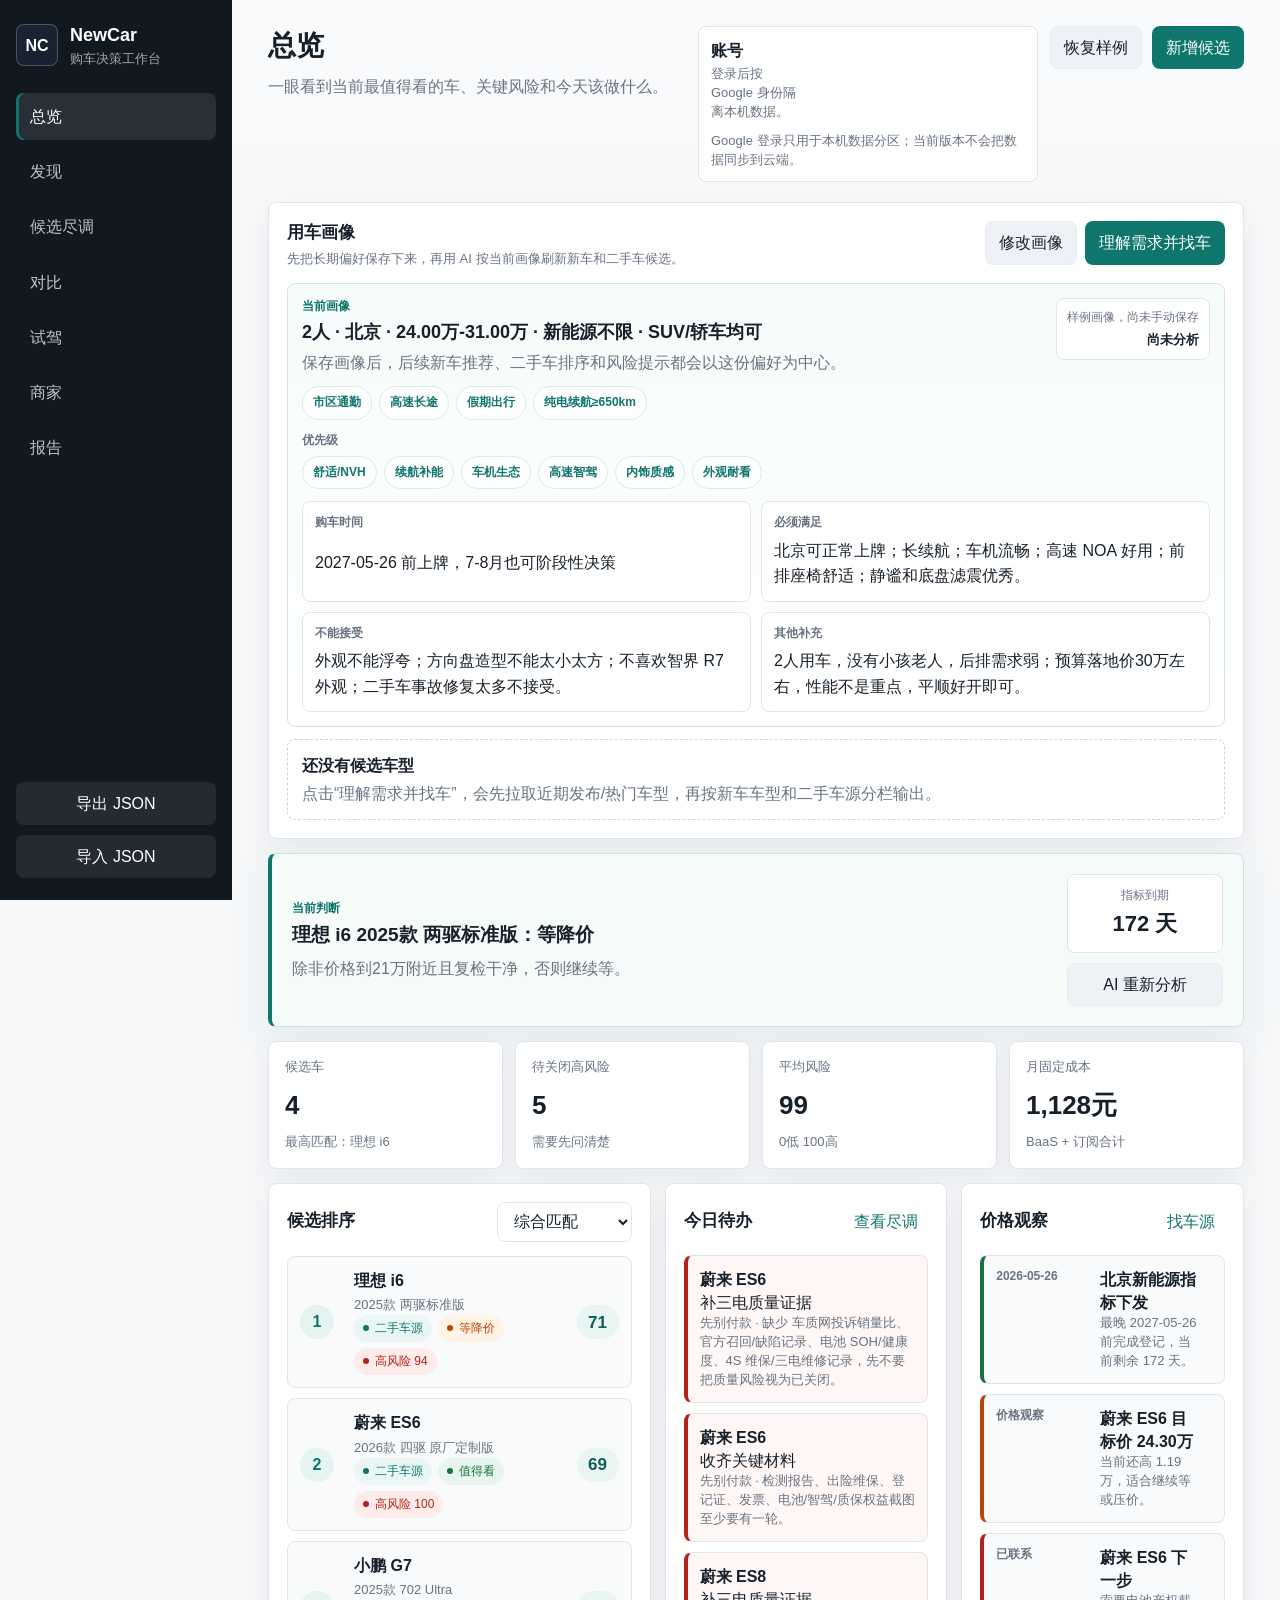
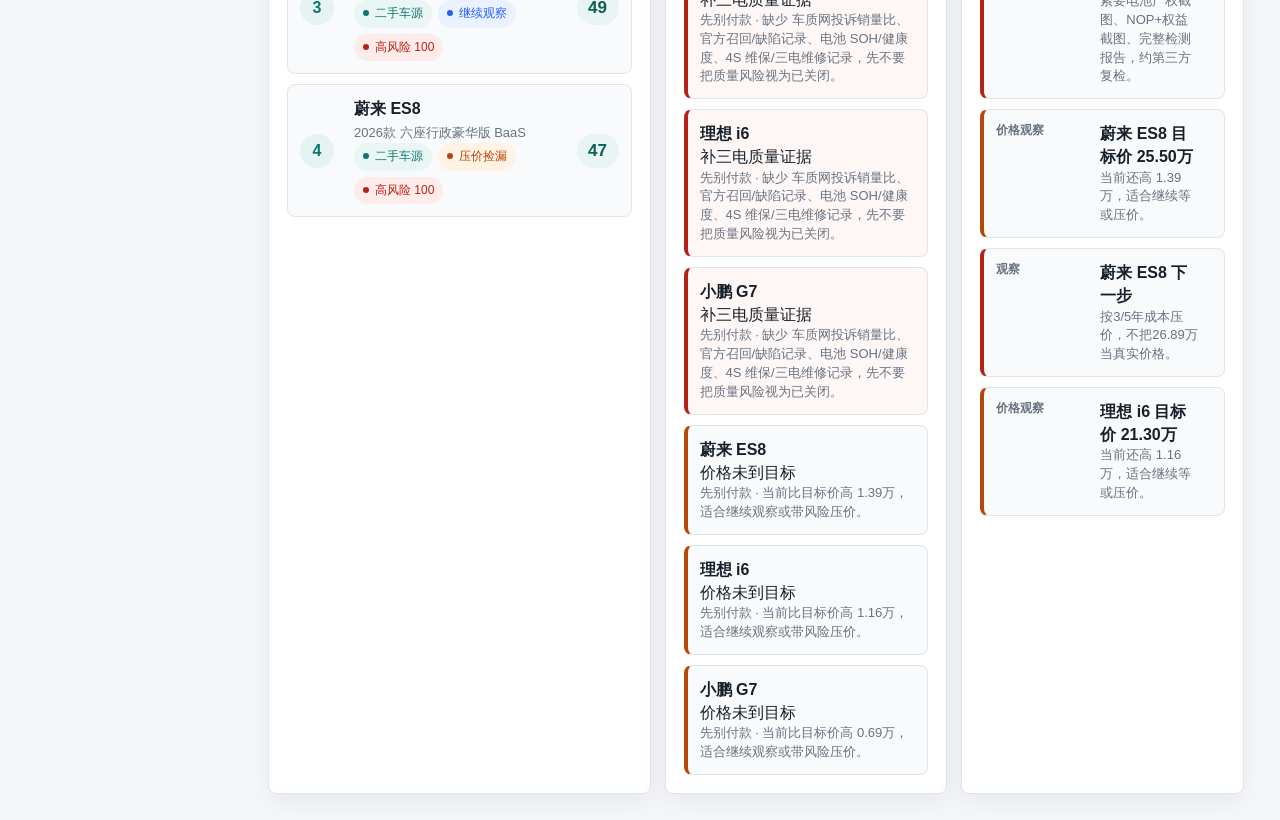
==== index.html @ ac8978b9 "Implement V1.3 buying workbench flows" ====
<!doctype html>
<html lang="zh-CN">
  <head>
    <meta charset="utf-8">
    <meta name="viewport" content="width=device-width, initial-scale=1, viewport-fit=cover">
    <meta name="theme-color" content="#101820">
    <meta name="apple-mobile-web-app-capable" content="yes">
    <meta name="apple-mobile-web-app-title" content="NewCar">
    <meta name="mobile-web-app-capable" content="yes">
    <meta name="format-detection" content="telephone=no">
    <title>NewCar 购车工作台</title>
    <link rel="stylesheet" href="./styles.css?v=20260605-v19-project-qa">
    <script src="./auth-config.js"></script>
    <script src="https://accounts.google.com/gsi/client" async defer></script>
  </head>
  <body data-view="dashboard">
    <div class="app-shell">
      <aside class="sidebar">
        <div class="brand-block">
          <div class="mark">NC</div>
          <div>
            <div class="brand-title">NewCar</div>
            <div class="brand-subtitle">购车决策工作台</div>
          </div>
        </div>
        <nav class="nav-list" aria-label="主导航">
          <button class="nav-button active" data-view="dashboard" data-mobile-label="总览" type="button">总览</button>
          <button class="nav-button" data-view="discover" data-mobile-label="发现" type="button">发现</button>
          <button class="nav-button" data-view="garage" data-mobile-label="尽调" type="button">候选尽调</button>
          <button class="nav-button" data-view="compare" data-mobile-label="对比" type="button">对比</button>
          <button class="nav-button" data-view="drives" data-mobile-label="试驾" type="button">试驾</button>
          <button class="nav-button" data-view="sellers" data-mobile-label="商家" type="button">商家</button>
          <button class="nav-button" data-view="report" data-mobile-label="更多" type="button">报告</button>
        </nav>
        <div class="side-footer">
          <button class="ghost-button" id="exportData" type="button">导出 JSON</button>
          <label class="ghost-button file-button">
            导入 JSON
            <input id="importData" type="file" accept="application/json">
          </label>
        </div>
      </aside>

      <main class="main">
        <header class="topbar">
          <div class="topbar-copy">
            <h1 id="viewTitle">总览</h1>
            <p id="viewSubtitle">围绕真实成本、i6 体感标尺、信息墙和二手新能源风险做决策。</p>
          </div>
          <div class="topbar-right">
            <section class="auth-card" aria-label="账号">
              <div id="authSignedOut" class="auth-signed-out">
                <div>
                  <strong>账号</strong>
                  <p class="muted">登录后按 Google 身份隔离本机数据。</p>
                </div>
                <div id="googleSignInButton" class="google-button"></div>
                <div id="authSetupNotice" class="auth-setup muted"></div>
              </div>
              <div id="authSignedIn" class="auth-signed-in" hidden>
                <img id="authAvatar" alt="">
                <div>
                  <strong id="authName">已登录</strong>
                  <p id="authEmail" class="muted"></p>
                  <p id="authScope" class="muted"></p>
                </div>
                <button class="secondary-button" id="signOut" type="button">退出</button>
              </div>
            </section>
            <div class="topbar-actions">
              <button class="secondary-button" id="resetSeed" type="button">恢复样例</button>
              <button class="primary-button" id="addCar" type="button">新增候选</button>
            </div>
          </div>
        </header>

        <section class="view active" id="dashboardView">
          <section class="panel requirement-panel" id="requirementPanel">
            <div class="panel-head requirement-head">
              <div>
                <h2>用车画像</h2>
                <span class="muted">先把长期偏好保存下来，再用 AI 按当前画像刷新新车和二手车候选。</span>
              </div>
              <div class="requirement-actions">
                <button class="secondary-button" id="editRequirement" type="button">修改画像</button>
                <button class="secondary-button" id="cancelRequirementEdit" type="button" hidden>取消</button>
                <button class="secondary-button" id="saveRequirement" type="button" hidden>保存画像</button>
                <button class="primary-button" id="analyzeRequirement" form="requirementForm" type="submit">理解需求并找车</button>
              </div>
            </div>
            <div id="requirementPreview" class="requirement-preview"></div>
            <form id="requirementForm" class="requirement-form">
              <div class="requirement-field compact">
                <label for="reqPeople">一般几人乘坐</label>
                <select id="reqPeople" class="input">
                  <option value="1">1人</option>
                  <option value="2">2人</option>
                  <option value="3-4">3-4人</option>
                  <option value="5+">5人以上</option>
                </select>
              </div>
              <div class="requirement-field">
                <span>用车场景</span>
                <div class="choice-grid">
                  <label><input name="reqScene" type="checkbox" value="city">市区通勤</label>
                  <label><input name="reqScene" type="checkbox" value="highway">高速长途</label>
                  <label><input name="reqScene" type="checkbox" value="holiday">假期出行</label>
                  <label><input name="reqScene" type="checkbox" value="parking">北京停车</label>
                </div>
              </div>
              <div class="requirement-field budget-pair">
                <label>预算下限/万<input id="reqBudgetMin" class="input" type="number" step="0.1"></label>
                <label>预算上限/万<input id="reqBudgetMax" class="input" type="number" step="0.1"></label>
              </div>
              <div class="requirement-field compact">
                <label for="reqEnergy">能源偏好</label>
                <select id="reqEnergy" class="input">
                  <option value="all">纯电/增程/插混都看</option>
                  <option value="ev">只看纯电</option>
                  <option value="hybrid">增程/插混优先</option>
                </select>
              </div>
              <div class="requirement-field compact">
                <label for="reqRange">纯电续航底线/km</label>
                <input id="reqRange" class="input" type="number" step="10">
              </div>
              <div class="requirement-field compact">
                <label for="reqBody">车身偏好</label>
                <select id="reqBody" class="input">
                  <option value="suv_sedan">SUV/轿车均可</option>
                  <option value="suv">优先 SUV</option>
                  <option value="sedan">优先轿车/旅行</option>
                  <option value="compact">优先好停车</option>
                  <option value="no_mpv">不看 MPV</option>
                </select>
              </div>
              <div class="requirement-field priorities">
                <span>优先级</span>
                <div class="choice-grid">
                  <label><input name="reqPriority" type="checkbox" value="comfort">舒适/NVH</label>
                  <label><input name="reqPriority" type="checkbox" value="range">续航补能</label>
                  <label><input name="reqPriority" type="checkbox" value="cockpit">车机生态</label>
                  <label><input name="reqPriority" type="checkbox" value="adas">高速智驾</label>
                  <label><input name="reqPriority" type="checkbox" value="interior">内饰质感</label>
                  <label><input name="reqPriority" type="checkbox" value="appearance">外观耐看</label>
                </div>
              </div>
              <label class="requirement-field wide">
                购车时间
                <input id="reqTiming" class="input" placeholder="例如：7-8月可买，最晚2027-05-26前上牌">
              </label>
              <label class="requirement-field wide">
                必须满足
                <textarea id="reqMustHaves" class="input" rows="3" placeholder="例如：北京可上牌、长续航、高速NOA、前排舒适..."></textarea>
              </label>
              <label class="requirement-field wide">
                不能接受
                <textarea id="reqDealBreakers" class="input" rows="3" placeholder="例如：外观不喜欢、方向盘接受不了、修复太多..."></textarea>
              </label>
              <label class="requirement-field wide">
                其他补充
                <textarea id="reqNotes" class="input" rows="3" placeholder="可以写试驾感受、喜欢的车、不喜欢的设计、是否考虑二手..."></textarea>
              </label>
            </form>
            <div id="requirementSummary" class="requirement-summary"></div>
            <div id="requirementRecommendations" class="requirement-recommendations"></div>
          </section>
          <section class="decision-strip" id="decisionSummary"></section>
          <div class="metrics-grid" id="metricsGrid"></div>
          <div class="three-column dashboard-grid">
            <section class="panel">
              <div class="panel-head">
                <h2>候选排序</h2>
                <select id="rankMode" class="select">
                  <option value="fit">综合匹配</option>
                  <option value="risk">风险最低</option>
                  <option value="value">价格折让</option>
                  <option value="i6">最接近 i6</option>
                  <option value="cost">3年成本最低</option>
                </select>
              </div>
              <div id="rankedCars" class="rank-list"></div>
            </section>
            <section class="panel">
              <div class="panel-head">
                <h2>今日待办</h2>
                <button class="text-button" data-view-link="garage" type="button">查看尽调</button>
              </div>
              <div id="actionList" class="action-list"></div>
            </section>
            <section class="panel">
              <div class="panel-head">
                <h2>价格观察</h2>
                <button class="text-button" data-view-link="usedcars" type="button">找车源</button>
              </div>
              <div id="timelinePreview" class="timeline-list"></div>
            </section>
          </div>
        </section>

        <section class="view" id="garageView">
          <section id="garageListHeader" class="panel garage-list-header"></section>
          <div class="toolbar">
            <input id="searchInput" class="search" type="search" placeholder="搜索车型、商家、城市、备注">
            <select id="stageFilter" class="select">
              <option value="all">全部阶段</option>
              <option value="watching">观察</option>
              <option value="contacted">已联系</option>
              <option value="waiting-docs">等材料</option>
              <option value="test-drive">已试驾</option>
              <option value="negotiating">谈价</option>
              <option value="recheck">待复检</option>
              <option value="rejected">排除</option>
              <option value="purchased">已成交</option>
            </select>
            <select id="riskFilter" class="select">
              <option value="all">全部风险</option>
              <option value="low">低风险</option>
              <option value="medium">中风险</option>
              <option value="high">高风险</option>
            </select>
            <select id="batteryFilter" class="select">
              <option value="all">全部电池</option>
              <option value="buyout">买断</option>
              <option value="baas">租电/BaaS</option>
              <option value="unknown">待确认</option>
            </select>
            <select id="kindFilter" class="select">
              <option value="all">全部候选</option>
              <option value="new">新车车型</option>
              <option value="used">二手车源</option>
              <option value="manual">手动记录</option>
            </select>
            <select id="sourceFilter" class="select">
              <option value="all">全部来源</option>
              <option value="official">官方/自营</option>
              <option value="personal">个人</option>
              <option value="dealer">第三方车商</option>
            </select>
          </div>
          <div id="carGrid" class="car-grid"></div>
        </section>

        <section class="view" id="discoverView">
          <section class="panel discover-overview">
            <div class="panel-head">
              <div>
                <h2>发现</h2>
                <span class="muted">新车看车型和节奏，二手看具体车源和交易风险；刷新时统一使用首页画像。</span>
              </div>
              <div class="discover-tabs" role="tablist" aria-label="发现类型">
                <button class="discover-tab active" data-discover-tab="newcars" role="tab" aria-selected="true" type="button">新车观察</button>
                <button class="discover-tab" data-discover-tab="usedcars" role="tab" aria-selected="false" type="button">二手车源</button>
              </div>
            </div>
            <div id="discoverProfileSummary" class="profile-summary-strip"></div>
          </section>
          <div id="discoverNewcarsPanel" class="discover-panel active" data-discover-panel="newcars" role="tabpanel">
            <section class="panel newcar-refresh-panel">
            <div class="panel-head">
              <div>
                <h2>新车与热门车型</h2>
                <span class="muted">从懂车帝近期发布、热门车型和车型页刷新，重点看版本、价格、续航、电池、尺寸和资讯。</span>
              </div>
              <button class="primary-button" id="refreshDcdNewCars" type="button">刷新懂车帝数据</button>
            </div>
            <div class="newcar-controls">
              <select id="newcarScopeFilter" class="select">
                <option value="fit">优先适合我</option>
                <option value="recent">近期发布</option>
                <option value="hot">热门车型</option>
                <option value="newenergy">只看新能源</option>
                <option value="all">全部车型池</option>
              </select>
              <select id="newcarBodyFilter" class="select">
                <option value="all">全部车身</option>
                <option value="suv">SUV</option>
                <option value="sedan">轿车/轿跑</option>
                <option value="mpv">MPV</option>
                <option value="other">其他</option>
              </select>
              <select id="newcarPriceFilter" class="select">
                <option value="all">全部价格</option>
                <option value="budget">30万附近</option>
                <option value="stretch">30-40万可观望</option>
                <option value="expensive">40万以上</option>
              </select>
            </div>
            <div class="newcar-source-row">
              <span id="newcarStatus" class="muted" aria-live="polite">还没有刷新数据。</span>
              <a href="https://www.dongchedi.com/" target="_blank" rel="noreferrer">打开懂车帝</a>
            </div>
          </section>
          <section id="newcarSpotlight" class="newcar-spotlight"></section>
          <div id="newcarGrid" class="newcar-grid"></div>
          </div>

          <div id="discoverUsedcarsPanel" class="discover-panel" data-discover-panel="usedcars" role="tabpanel" hidden>
            <section class="panel usedcar-refresh-panel">
            <div class="panel-head">
              <div>
                <h2>懂车帝官方二手车源</h2>
                <span class="muted">拉取懂车帝官方直营/自营车源，按你的预算、i6 体感标尺、准新低里程和二手风险排序。</span>
              </div>
              <button class="primary-button" id="refreshDcdUsedCars" type="button">刷新官方车源</button>
            </div>
            <div class="usedcar-controls">
              <select id="usedcarCityFilter" class="select">
                <option value="profile">按画像城市</option>
                <option value="全国">全国官方</option>
                <option value="北京">北京</option>
                <option value="重庆">重庆</option>
                <option value="武汉">武汉</option>
                <option value="上海">上海</option>
                <option value="深圳">深圳</option>
              </select>
              <select id="usedcarScopeFilter" class="select">
                <option value="fit">优先适合我</option>
                <option value="budget">30万附近</option>
                <option value="fresh">准新低里程</option>
                <option value="known">重点车型池</option>
                <option value="longrange">长续航新能源</option>
                <option value="all">全部官方车源</option>
              </select>
              <select id="usedcarRiskFilter" class="select">
                <option value="all">全部风险</option>
                <option value="cleaner">少风险提示</option>
                <option value="no-old">排除老车</option>
              </select>
            </div>
            <div class="usedcar-source-row">
              <span id="usedcarStatus" class="muted" aria-live="polite">还没有刷新数据。</span>
              <a href="https://www.dongchedi.com/usedcar/x-x-x-x-x-x-x-x-x-x-x-x-x-x-x-x-x-x-x-x-x" target="_blank" rel="noreferrer">打开懂车帝二手车</a>
            </div>
          </section>
          <section id="usedcarSpotlight" class="usedcar-spotlight"></section>
          <div id="usedcarGrid" class="usedcar-grid"></div>
          </div>
        </section>

        <section class="view" id="detailView">
          <div class="detail-topline">
            <div class="detail-breadcrumb">
              <button class="text-button" id="backToGarage" type="button">返回候选尽调</button>
              <span id="detailContextLabel">详情</span>
            </div>
            <label class="detail-selector">
              切换候选
              <select id="detailCarSelect" class="select"></select>
            </label>
            <div class="detail-actions">
              <button class="secondary-button" id="prevDetailCar" type="button">上一台</button>
              <button class="secondary-button" id="nextDetailCar" type="button">下一台</button>
              <button class="secondary-button" id="editCurrentCar" type="button">编辑候选</button>
              <details class="detail-more-actions">
                <summary>更多操作</summary>
                <div class="detail-more-menu">
                  <button class="secondary-button" id="exportChecklist" type="button">导出核验清单</button>
                  <button class="secondary-button" id="copyDecisionReport" type="button">复制决策报告</button>
                  <button class="secondary-button" id="downloadDecisionReport" type="button">下载报告</button>
                </div>
              </details>
            </div>
          </div>
          <div class="detail-layout">
            <div class="detail-stack" id="candidateDetailMain">
              <section id="detailHero" class="panel"></section>
              <section id="detailGallery" class="panel"></section>
              <section class="panel">
                <div class="panel-head">
                  <div>
                    <h2>决策报告预览</h2>
                    <span class="muted">汇总画像匹配、成本、风险、证据、任务和日志</span>
                  </div>
                </div>
                <div id="decisionReportPreview"></div>
              </section>
              <section class="panel">
                <div class="panel-head">
                  <h2>真实成本</h2>
                  <span class="muted">含一次性费用、BaaS、智驾订阅和 3/5 年持有成本</span>
                </div>
                <div id="costPanel"></div>
              </section>
              <section class="panel">
                <div class="panel-head">
                  <div>
                    <h2>质量与三电</h2>
                    <span class="muted">车系级质量口碑 + 单车级 SOH、维保、故障码和三电质保</span>
                  </div>
                  <div class="panel-actions">
                    <button class="primary-button" id="fetchQualityData" type="button">AI 检索质量线索</button>
                    <button class="secondary-button" id="refreshQualityData" type="button">刷新评估</button>
                    <button class="secondary-button" id="copyQualityQuestions" type="button">复制问商家清单</button>
                  </div>
                </div>
                <div id="qualityPanel"></div>
              </section>
              <section class="panel">
                <div class="panel-head">
                  <div>
                    <h2>价格时间线</h2>
                    <span class="muted">记录报价、目标价、落地价和谈价变化</span>
                  </div>
                  <button class="secondary-button" id="addPriceEvent" type="button">记录当前报价</button>
                </div>
                <div id="priceTimeline"></div>
              </section>
              <section class="panel">
                <div class="panel-head">
                  <h2>i6 体感标尺</h2>
                  <span class="muted">以你试过的理想 i6 为主观基准</span>
                </div>
                <div id="i6Matrix"></div>
              </section>
              <section class="panel">
                <div class="panel-head info-wall-head">
                  <div>
                    <h2>信息墙</h2>
                    <span class="muted">随手存聊天截图、检测照片、配置单、口头承诺和自己的判断</span>
                  </div>
                  <button class="secondary-button" id="analyzeInfoWall" type="button">AI 分析</button>
                </div>
                <form id="evidenceForm" class="evidence-form">
                  <input id="evidenceTitle" class="input" placeholder="标题，可留空">
                  <input id="evidenceUrl" class="input" placeholder="链接，可留空">
                  <textarea id="evidenceNotes" class="input" rows="4" placeholder="想记什么都可以：车商承诺、检测结论、聊天记录摘要、自己的疑问、价格判断..."></textarea>
                  <label class="upload-zone">
                    <span>上传照片/截图</span>
                    <small>支持多张手机照片、聊天截图、检测报告截图</small>
                    <input id="evidenceFiles" type="file" accept="image/*" multiple>
                  </label>
                  <button class="primary-button" type="submit">添加信息</button>
                </form>
                <div id="evidenceWall" class="evidence-grid"></div>
              </section>
              <section class="panel">
                <div class="panel-head">
                  <h2>决策记录</h2>
                  <span class="muted">任务、阶段、风险、价格和 AI 回填都会沉淀在这里</span>
                </div>
                <div id="decisionLog"></div>
              </section>
            </div>
            <aside class="decision-rail" id="candidateDecisionRail">
              <section id="redlineGate" class="panel"></section>
              <section id="detailDecision" class="panel"></section>
              <section id="workflowPanel" class="panel"></section>
              <section class="panel">
                <div class="panel-head">
                  <h2>尽调步骤</h2>
                </div>
                <div id="investigationSteps"></div>
              </section>
              <section class="panel">
                <div class="panel-head">
                  <h2>风险闭环</h2>
                </div>
                <div id="whyCheap" class="risk-list compact"></div>
              </section>
              <section class="panel">
                <div class="panel-head">
                  <h2>下一步核验</h2>
                </div>
                <div id="detailChecklist" class="check-list"></div>
              </section>
            </aside>
          </div>
        </section>

        <section class="view" id="compareView">
          <section class="panel">
            <div class="panel-head">
              <h2>取舍对比</h2>
              <div class="muted" id="compareHint"></div>
            </div>
            <div id="compareTableWrap" class="table-wrap"></div>
          </section>
        </section>

        <section class="view" id="drivesView">
          <div class="two-column drives-layout">
            <section class="panel">
              <div class="panel-head">
                <h2>试驾记录</h2>
                <span class="muted">每项都和 i6 对齐记录</span>
              </div>
              <form id="driveForm" class="stack-form">
                <label>
                  车辆
                  <select id="driveCar" class="input"></select>
                </label>
                <div class="form-grid compact">
                  <label>
                    日期
                    <input id="driveDate" class="input" type="date">
                  </label>
                  <label>
                    地点
                    <input id="drivePlace" class="input" type="text">
                  </label>
                </div>
                <div class="score-grid">
                  <label>前排座椅<input id="scoreSeat" type="range" min="1" max="10" value="8"></label>
                  <label>静谧性<input id="scoreNvh" type="range" min="1" max="10" value="8"></label>
                  <label>底盘<input id="scoreChassis" type="range" min="1" max="10" value="8"></label>
                  <label>车机<input id="scoreCockpit" type="range" min="1" max="10" value="8"></label>
                  <label>智驾<input id="scoreAdas" type="range" min="1" max="10" value="8"></label>
                  <label>高速稳定<input id="scoreHighway" type="range" min="1" max="10" value="8"></label>
                </div>
                <label>
                  相对 i6 结论
                  <select id="driveRelative" class="input">
                    <option value="similar">接近 i6</option>
                    <option value="better">优于 i6</option>
                    <option value="worse">弱于 i6</option>
                    <option value="unknown">还不确定</option>
                  </select>
                </label>
                <label>
                  不能接受点 / 惊喜点
                  <textarea id="driveNotes" class="input" rows="5"></textarea>
                </label>
                <button class="primary-button" type="submit">保存试驾</button>
              </form>
            </section>
            <section class="panel">
              <div class="panel-head">
                <h2>试驾结论</h2>
              </div>
              <div id="driveList" class="drive-list"></div>
            </section>
          </div>
        </section>

        <section class="view" id="risksView">
          <div class="two-column risks-layout">
            <section class="panel">
              <div class="panel-head">
                <h2>风险雷达</h2>
                <div class="risk-head-actions">
                  <select id="riskCarSelect" class="select"></select>
                  <button class="secondary-button" id="analyzeRiskCar" type="button">AI 重新分析</button>
                </div>
              </div>
              <div id="riskDetail"></div>
            </section>
            <section class="panel">
              <div class="panel-head">
                <h2>核验清单</h2>
              </div>
              <div id="checklist"></div>
            </section>
          </div>
        </section>

        <section class="view" id="sellersView">
          <div class="panel">
            <div class="panel-head">
              <h2>商家背调</h2>
              <span class="muted">按商家聚合车源、承诺和风险</span>
            </div>
            <div id="sellerGrid" class="seller-grid"></div>
          </div>
        </section>

        <section class="view" id="reportView">
          <section class="panel report-panel">
            <div class="panel-head">
              <div>
                <h2>成交前报告</h2>
                <span class="muted">红线未关闭时，不输出建议购买；先补齐证据、合同和价格安全垫。</span>
              </div>
              <button class="primary-button" id="copyActiveDecisionReport" type="button">复制当前报告</button>
            </div>
            <div id="reportSummary"></div>
          </section>
          <section class="panel">
            <div class="panel-head">
              <h2>所有候选红线</h2>
            </div>
            <div id="reportRedlines"></div>
          </section>
        </section>
      </main>
    </div>

    <div id="toast" class="toast" role="status" aria-live="polite" hidden></div>

    <dialog id="carDialog" class="dialog">
      <form id="carForm" method="dialog" class="dialog-body">
        <div class="dialog-head">
          <div>
            <h2 id="dialogTitle">新增候选</h2>
            <p class="muted">字段越完整，成本、风险和信息墙越准。</p>
          </div>
          <button type="button" class="icon-button" id="closeDialog" aria-label="关闭">×</button>
        </div>
        <input type="hidden" id="carId">
        <div class="form-section-title">基础信息</div>
        <div class="form-grid">
          <label>车型名称<input id="carName" class="input" required></label>
          <label>版本配置<input id="carTrim" class="input"></label>
          <label>阶段
            <select id="carStage" class="input">
              <option value="watching">观察</option>
              <option value="contacted">已联系</option>
              <option value="waiting-docs">等材料</option>
              <option value="test-drive">已试驾</option>
              <option value="negotiating">谈价</option>
              <option value="recheck">待复检</option>
              <option value="rejected">排除</option>
              <option value="purchased">已成交</option>
            </select>
          </label>
          <label>候选类型
            <select id="carKind" class="input">
              <option value="new">新车车型</option>
              <option value="used">二手车源</option>
              <option value="manual">手动记录</option>
            </select>
          </label>
          <label>建议
            <select id="carRecommendation" class="input">
              <option value="auto">自动判断</option>
              <option value="worthViewing">值得看</option>
              <option value="watch">继续观察</option>
              <option value="waitDrop">等降价</option>
              <option value="bargainOnly">压价捡漏</option>
              <option value="reject">排除</option>
            </select>
          </label>
          <label>车型/车源 URL<input id="carUrl" class="input" type="url"></label>
          <label>图片 URL<input id="carImage" class="input" type="url"></label>
          <label>城市<input id="carCity" class="input"></label>
          <label>候选来源<input id="carSource" class="input" placeholder="新车车型/懂车帝自营/个人/第三方车商/品牌官方"></label>
          <label>商家/官方渠道<input id="carSeller" class="input"></label>
          <label>目标成交价/万元<input id="carTargetPrice" class="input" type="number" step="0.01"></label>
        </div>

        <div class="form-section-title">价格与成本</div>
        <div class="form-grid">
          <label>售价/万元<input id="carPrice" class="input" type="number" step="0.01"></label>
          <label>新车指导/同配置/万元<input id="carNewPrice" class="input" type="number" step="0.01"></label>
          <label>落地估算/万元<input id="carLanding" class="input" type="number" step="0.01"></label>
          <label>保险/万元<input id="carInsurance" class="input" type="number" step="0.01"></label>
          <label>运输/万元<input id="carTransport" class="input" type="number" step="0.01"></label>
          <label>检测/万元<input id="carInspection" class="input" type="number" step="0.01"></label>
          <label>整备/万元<input id="carReconditioning" class="input" type="number" step="0.01"></label>
          <label>智驾订阅/元月<input id="carAdasMonthly" class="input" type="number" step="1"></label>
        </div>

        <div class="form-section-title">车辆与权益</div>
        <div class="form-grid">
          <label>电池
            <select id="carBattery" class="input">
              <option value="buyout">买断</option>
              <option value="baas">租电/BaaS</option>
              <option value="unknown">待确认</option>
            </select>
          </label>
          <label>月租/元<input id="carBatteryMonthly" class="input" type="number" step="1"></label>
          <label>电池容量/kWh<input id="carBatterySize" class="input" type="number" step="1"></label>
          <label>CLTC/km<input id="carRange" class="input" type="number" step="1"></label>
          <label>里程/万公里<input id="carMileage" class="input" type="number" step="0.01"></label>
          <label>上牌年月<input id="carPlateDate" class="input" placeholder="2026-05"></label>
          <label>过户次数<input id="carTransfers" class="input" type="number" step="1"></label>
          <label>外观<input id="carExterior" class="input"></label>
          <label>内饰<input id="carInterior" class="input"></label>
          <label>NOP/智驾权益
            <select id="carNop" class="input">
              <option value="unknown">待确认</option>
              <option value="included">确认随车</option>
              <option value="not-included">不随车</option>
              <option value="subscription">需订阅</option>
            </select>
          </label>
          <label>检测报告
            <select id="carReport" class="input">
              <option value="basic">基础检测</option>
              <option value="full">完整第三方检测</option>
              <option value="none">暂无</option>
            </select>
          </label>
          <label>官方认证
            <select id="carCertified" class="input">
              <option value="unknown">待确认</option>
              <option value="official">品牌官方认证</option>
              <option value="platform">平台认证/平台担保</option>
              <option value="dealer">车商认证</option>
              <option value="yes">确认官方认证</option>
              <option value="no">非官方认证</option>
            </select>
          </label>
        </div>

        <div class="form-section-title">i6 体感标尺</div>
        <div class="score-grid form-score-grid">
          <label>前排座椅<input id="carSeatScore" type="range" min="1" max="10" value="8"></label>
          <label>静谧性<input id="carNvhScore" type="range" min="1" max="10" value="8"></label>
          <label>底盘滤震<input id="carChassisScore" type="range" min="1" max="10" value="8"></label>
          <label>车机<input id="carCockpitScore" type="range" min="1" max="10" value="8"></label>
          <label>智驾<input id="carAdasScore" type="range" min="1" max="10" value="8"></label>
          <label>高速稳定<input id="carHighwayScore" type="range" min="1" max="10" value="8"></label>
          <label>外观接受度<input id="carExteriorScore" type="range" min="1" max="10" value="8"></label>
          <label>内饰高级感<input id="carInteriorScore" type="range" min="1" max="10" value="8"></label>
        </div>

        <label>选装/亮点<textarea id="carOptions" class="input" rows="3"></textarea></label>
        <div class="form-section-title">质量与三电</div>
        <div class="form-grid">
          <label>投诉销量比<input id="carComplaintSalesRatio" class="input" type="number" step="0.01" placeholder="车质网，万分之"></label>
          <label>三电投诉占比/%<input id="carThreeElectricShare" class="input" type="number" step="0.1"></label>
          <label>召回/缺陷数量<input id="carRecallCount" class="input" type="number" step="1"></label>
          <label>电池 SOH/%<input id="carBatterySoh" class="input" type="number" step="0.1"></label>
          <label>维保记录
            <select id="carMaintenanceStatus" class="input">
              <option value="unknown">待确认</option>
              <option value="missing">缺失</option>
              <option value="partial">部分具备</option>
              <option value="complete">完整</option>
              <option value="clean">无异常</option>
              <option value="issue">有异常</option>
            </select>
          </label>
          <label>故障码/一致性
            <select id="carTroubleCodeStatus" class="input">
              <option value="unknown">待确认</option>
              <option value="missing">缺失</option>
              <option value="clean">无异常</option>
              <option value="issue">有异常</option>
            </select>
          </label>
          <label>三电质保
            <select id="carWarrantyStatus" class="input">
              <option value="unknown">待确认</option>
              <option value="active">有效/随车</option>
              <option value="expired">已过期</option>
              <option value="not-transferable">不随车</option>
            </select>
          </label>
          <label>电池/电驱维修
            <select id="carBatteryRepairStatus" class="input">
              <option value="unknown">待确认</option>
              <option value="none">无记录</option>
              <option value="repaired">有维修</option>
            </select>
          </label>
        </div>
        <label>质量数据备注<textarea id="carQualityNotes" class="input" rows="3" placeholder="召回是否已处理、车质网投诉关键词、J.D. Power/论坛口碑、SOH来源等"></textarea></label>
        <label>已知问题<textarea id="carIssues" class="input" rows="3"></textarea></label>
        <label>权益/检测备注<textarea id="carRightsNotes" class="input" rows="3"></textarea></label>
        <label>商家背调<textarea id="carSellerNotes" class="input" rows="3"></textarea></label>
        <label>下一步动作<textarea id="carNextAction" class="input" rows="2"></textarea></label>
        <label>备注<textarea id="carNotes" class="input" rows="4"></textarea></label>
        <div class="dialog-actions">
          <button type="button" class="danger-button" id="deleteCar">删除</button>
          <button type="button" class="secondary-button" id="cancelCar">取消</button>
          <button class="primary-button" value="default" type="submit">保存</button>
        </div>
      </form>
    </dialog>

    <script src="./app.js?v=20260605-v19-project-qa"></script>
  </body>
</html>
---- styles.css ----
:root {
  --bg: #f5f7f9;
  --panel: #ffffff;
  --panel-2: #f9fafb;
  --text: #16202a;
  --muted: #687382;
  --line: #dfe5ec;
  --primary: #0f766e;
  --primary-dark: #0b5f59;
  --accent: #2563eb;
  --danger: #b42318;
  --warn: #b54708;
  --ok: #167145;
  --nav: #101820;
  --shadow: 0 10px 28px rgba(21, 32, 43, 0.06);
  --shadow-strong: 0 18px 48px rgba(21, 32, 43, 0.11);
  --radius: 8px;
}

* {
  box-sizing: border-box;
}

body {
  margin: 0;
  background:
    linear-gradient(180deg, #f9fbfc 0, var(--bg) 280px),
    var(--bg);
  color: var(--text);
  font-family: -apple-system, BlinkMacSystemFont, "Segoe UI", "PingFang SC", "Microsoft YaHei", sans-serif;
  line-height: 1.45;
  letter-spacing: 0;
  overflow-x: hidden;
}

[hidden] {
  display: none !important;
}

button,
input,
select,
textarea {
  font: inherit;
}

button {
  cursor: pointer;
}

button,
a,
input,
select,
textarea {
  transition: border-color 0.18s ease, box-shadow 0.18s ease, background 0.18s ease, color 0.18s ease, transform 0.18s ease;
}

button:focus-visible,
a:focus-visible,
input:focus-visible,
select:focus-visible,
textarea:focus-visible {
  outline: 3px solid rgba(15, 118, 110, 0.22);
  outline-offset: 2px;
}

.app-shell {
  display: grid;
  grid-template-columns: 232px minmax(0, 1fr);
  min-height: 100vh;
  max-width: 100vw;
  overflow-x: hidden;
}

.sidebar {
  position: sticky;
  top: 0;
  align-self: start;
  height: 100vh;
  padding: 22px 16px;
  background: var(--nav);
  color: #fff;
  display: flex;
  flex-direction: column;
  gap: 24px;
}

.brand-block {
  display: flex;
  gap: 12px;
  align-items: center;
}

.mark {
  width: 42px;
  height: 42px;
  display: grid;
  place-items: center;
  border: 1px solid rgba(255, 255, 255, 0.22);
  border-radius: var(--radius);
  background: #172331;
  font-weight: 750;
}

.brand-title {
  font-size: 18px;
  font-weight: 760;
}

.brand-subtitle {
  color: rgba(255, 255, 255, 0.62);
  font-size: 13px;
  margin-top: 2px;
}

.nav-list {
  display: grid;
  gap: 8px;
}

.nav-button,
.ghost-button,
.primary-button,
.secondary-button,
.danger-button,
.text-button,
.icon-button,
.mini-button {
  border: 0;
  border-radius: var(--radius);
}

.nav-button {
  color: rgba(255, 255, 255, 0.74);
  background: transparent;
  text-align: left;
  padding: 12px 14px;
  min-width: 0;
}

.nav-button.active,
.nav-button:hover {
  color: #fff;
  background: rgba(255, 255, 255, 0.1);
}

.nav-button.active {
  box-shadow: inset 3px 0 0 var(--primary);
}

.discover-overview {
  margin-bottom: 16px;
}

.discover-tabs {
  display: inline-flex;
  gap: 4px;
  padding: 4px;
  border: 1px solid var(--line);
  border-radius: var(--radius);
  background: var(--panel-2);
}

.discover-tab {
  min-height: 36px;
  padding: 8px 14px;
  border: 0;
  border-radius: calc(var(--radius) - 2px);
  background: transparent;
  color: var(--muted);
  font-weight: 700;
}

.discover-tab.active {
  background: var(--panel);
  color: var(--primary);
  box-shadow: 0 1px 4px rgba(21, 32, 43, 0.08);
}

.discover-panel {
  display: grid;
  gap: 16px;
}

.profile-summary-strip {
  display: flex;
  align-items: center;
  gap: 10px;
  margin-top: 14px;
  min-width: 0;
  color: var(--muted);
}

.profile-summary-strip > div {
  display: flex;
  flex-wrap: wrap;
  gap: 8px;
  min-width: 0;
}

.profile-summary-strip span:not(.profile-summary-label) {
  padding: 6px 10px;
  border-radius: 999px;
  background: #ecfdf5;
  color: var(--primary-dark);
  font-size: 13px;
  font-weight: 650;
}

.profile-summary-label {
  flex: 0 0 auto;
  font-size: 13px;
  font-weight: 700;
}

.side-footer {
  margin-top: auto;
  display: grid;
  gap: 10px;
}

.ghost-button {
  width: 100%;
  min-width: 0;
  padding: 10px 12px;
  color: #fff;
  background: rgba(255, 255, 255, 0.08);
  text-align: center;
}

.file-button input {
  display: none;
}

.main {
  padding: 26px clamp(20px, 3vw, 36px);
  min-width: 0;
}

.topbar {
  display: grid;
  grid-template-columns: minmax(0, 1fr) minmax(360px, auto);
  align-items: start;
  gap: 20px;
  margin-bottom: 20px;
}

.topbar-copy {
  max-width: 760px;
}

h1,
h2,
h3,
p {
  margin: 0;
}

h1 {
  font-size: 28px;
}

h2 {
  font-size: 17px;
}

h3 {
  font-size: 15px;
}

.topbar p {
  margin-top: 8px;
  color: var(--muted);
  overflow-wrap: anywhere;
}

.topbar-actions,
.panel-head,
.panel-actions,
.toolbar,
.dialog-actions,
.detail-actions {
  display: flex;
  align-items: center;
  gap: 10px;
  flex-wrap: wrap;
}

.panel-actions {
  justify-content: flex-end;
}

.topbar-right {
  display: grid;
  grid-template-columns: minmax(260px, 340px) auto;
  align-items: start;
  justify-content: flex-end;
  gap: 12px;
}

.auth-card {
  width: 100%;
  padding: 12px;
  border: 1px solid var(--line);
  border-radius: var(--radius);
  background: var(--panel);
  box-shadow: none;
}

.auth-signed-out,
.auth-signed-in {
  display: grid;
  grid-template-columns: minmax(0, 1fr);
  gap: 10px;
}

.auth-signed-out {
  grid-template-columns: minmax(88px, 1fr) auto;
  align-items: center;
}

.auth-signed-in {
  grid-template-columns: 36px minmax(0, 1fr) auto;
  align-items: center;
}

.auth-signed-out p,
.auth-signed-in p {
  margin-top: 3px;
}

.auth-signed-in img {
  width: 36px;
  height: 36px;
  border-radius: 50%;
  background: #e9eef3;
}

.google-button {
  min-height: 40px;
  min-width: 220px;
}

.auth-setup {
  grid-column: 1 / -1;
  flex-basis: 100%;
}

.topbar-actions {
  justify-content: flex-end;
}

.topbar-actions .primary-button,
.topbar-actions .secondary-button {
  white-space: nowrap;
}

.primary-button,
.secondary-button,
.danger-button {
  min-height: 40px;
}

.primary-button {
  padding: 10px 14px;
  color: #fff;
  background: var(--primary);
}

.primary-button:hover {
  background: var(--primary-dark);
  transform: translateY(-1px);
}

.primary-button:active,
.secondary-button:active,
.card-actions button:active,
.card-actions a:active {
  transform: translateY(0);
}

.secondary-button {
  padding: 10px 14px;
  color: var(--text);
  background: #eef2f6;
  box-shadow: inset 0 0 0 1px rgba(16, 24, 32, 0.02);
}

.secondary-button:hover,
.card-actions button:hover,
.card-actions a:hover,
.seller-cars button:hover,
.rank-item:hover,
.action-item:hover,
.mini-button:hover {
  background: #f4f7fa;
  border-color: #cbd5df;
  transform: translateY(-1px);
}

.danger-button {
  padding: 10px 14px;
  color: #fff;
  background: var(--danger);
}

.text-button {
  padding: 8px 10px;
  color: var(--primary);
  background: transparent;
}

.icon-button {
  width: 34px;
  height: 34px;
  font-size: 24px;
  line-height: 1;
  color: var(--muted);
  background: #eef2f6;
}

.mini-button {
  padding: 6px 8px;
  color: var(--muted);
  background: #eef2f6;
  font-size: 12px;
}

.view {
  display: none;
}

.view.active {
  display: block;
  animation: view-in 0.16s ease-out;
}

@keyframes view-in {
  from {
    opacity: 0;
    transform: translateY(4px);
  }
  to {
    opacity: 1;
    transform: translateY(0);
  }
}

.requirement-panel {
  margin-bottom: 14px;
  overflow: hidden;
}

.requirement-head {
  align-items: flex-start;
  justify-content: space-between;
}

.requirement-head > div {
  min-width: 0;
}

.requirement-actions {
  display: flex;
  justify-content: flex-end;
  gap: 8px;
  flex-wrap: wrap;
}

.requirement-actions .primary-button,
.requirement-actions .secondary-button {
  white-space: nowrap;
}

.requirement-preview {
  display: grid;
  gap: 12px;
  margin-bottom: 12px;
  padding: 14px;
  border: 1px solid #cfe5e2;
  border-radius: var(--radius);
  background: linear-gradient(180deg, #f6fcfb 0%, #fff 100%);
}

.profile-preview-top {
  display: grid;
  grid-template-columns: minmax(0, 1fr) auto;
  gap: 14px;
  align-items: start;
}

.profile-main {
  min-width: 0;
}

.profile-main h3 {
  margin-top: 4px;
  font-size: 18px;
  line-height: 1.35;
  overflow-wrap: anywhere;
}

.profile-main p {
  margin-top: 7px;
  color: var(--muted);
  overflow-wrap: anywhere;
}

.profile-status {
  display: grid;
  gap: 4px;
  min-width: 150px;
  padding: 10px;
  border: 1px solid var(--line);
  border-radius: var(--radius);
  background: #fff;
  text-align: right;
}

.profile-status span {
  color: var(--muted);
  font-size: 12px;
}

.profile-status strong {
  color: var(--text);
  font-size: 13px;
}

.profile-chip-row,
.profile-priority div {
  display: flex;
  flex-wrap: wrap;
  gap: 7px;
}

.profile-chip-row span,
.profile-priority strong {
  padding: 7px 10px;
  border: 1px solid #d7ece8;
  border-radius: 999px;
  background: #fff;
  color: #0f766e;
  font-size: 12px;
  font-weight: 740;
}

.profile-priority {
  display: grid;
  gap: 7px;
}

.profile-priority > span,
.profile-block span {
  color: var(--muted);
  font-size: 12px;
  font-weight: 760;
}

.profile-grid {
  display: grid;
  grid-template-columns: repeat(2, minmax(0, 1fr));
  gap: 10px;
}

.profile-block {
  display: grid;
  gap: 6px;
  min-width: 0;
  padding: 12px;
  border: 1px solid var(--line);
  border-radius: var(--radius);
  background: #fff;
}

.profile-block p {
  color: var(--text);
  line-height: 1.6;
  overflow-wrap: anywhere;
}

.requirement-form[hidden] {
  display: none;
}

.requirement-form {
  display: grid;
  grid-template-columns: repeat(6, minmax(0, 1fr));
  gap: 12px;
  padding: 14px;
  border: 1px solid var(--line);
  border-radius: var(--radius);
  background: var(--panel-2);
}

.requirement-field {
  display: grid;
  gap: 7px;
  min-width: 0;
  color: var(--muted);
  font-size: 13px;
  font-weight: 680;
}

.requirement-field.compact {
  grid-column: span 2;
}

.requirement-field.budget-pair {
  grid-column: span 2;
  grid-template-columns: 1fr 1fr;
  align-items: end;
}

.requirement-field.budget-pair label {
  display: grid;
  gap: 7px;
  grid-column: span 1;
}

.requirement-field.priorities,
.requirement-field.wide {
  grid-column: span 3;
}

.requirement-field > span {
  color: var(--muted);
}

.choice-grid {
  display: flex;
  flex-wrap: wrap;
  gap: 8px;
}

.choice-grid label {
  display: inline-flex;
  align-items: center;
  gap: 6px;
  min-height: 36px;
  padding: 7px 10px;
  border: 1px solid var(--line);
  border-radius: var(--radius);
  background: #fff;
  color: var(--text);
  font-size: 13px;
  font-weight: 650;
}

.choice-grid input {
  accent-color: var(--primary);
}

.requirement-summary {
  margin-top: 12px;
}

.requirement-summary:empty {
  display: none;
}

.requirement-summary-text {
  display: grid;
  gap: 8px;
}

.requirement-summary-text p {
  color: var(--text);
  overflow-wrap: anywhere;
}

.requirement-error {
  color: var(--warn) !important;
}

.requirement-recommendations {
  margin-top: 12px;
}

.requirement-empty {
  display: grid;
  gap: 4px;
  padding: 14px;
  border: 1px dashed #cbd5df;
  border-radius: var(--radius);
  background: #fff;
  color: var(--muted);
}

.requirement-empty strong {
  color: var(--text);
}

.car-grid > .muted,
.garage-section-grid > .muted,
#compareTableWrap > .muted,
#driveList > .muted,
#riskDetail > .muted,
#checklist > .muted,
#sellerGrid > .muted,
#timelinePreview > .muted,
#actionList > .muted,
#rankedCars > .muted {
  display: block;
  padding: 18px;
  border: 1px dashed #cbd5df;
  border-radius: var(--radius);
  background: #fff;
  color: var(--muted);
}

.requirement-result-head {
  display: flex;
  align-items: center;
  justify-content: space-between;
  gap: 10px;
  margin-bottom: 10px;
  flex-wrap: wrap;
}

.requirement-result-head > div {
  display: grid;
  gap: 2px;
}

.requirement-group {
  display: grid;
  gap: 10px;
}

.requirement-group + .requirement-group {
  margin-top: 14px;
}

.requirement-group-head {
  display: grid;
  gap: 2px;
}

.requirement-candidate-grid {
  display: grid;
  grid-template-columns: repeat(auto-fill, minmax(280px, 1fr));
  gap: 12px;
}

.requirement-candidate {
  display: grid;
  gap: 10px;
  min-width: 0;
  padding: 14px;
  border: 1px solid var(--line);
  border-radius: var(--radius);
  background: #fff;
}

.requirement-candidate-top {
  display: grid;
  grid-template-columns: minmax(0, 1fr) auto;
  gap: 10px;
  align-items: start;
}

.requirement-candidate h3,
.requirement-candidate p {
  overflow-wrap: anywhere;
}

.requirement-tradeoffs,
.requirement-questions {
  display: flex;
  flex-wrap: wrap;
  gap: 6px;
}

.requirement-tradeoffs span,
.requirement-questions span {
  padding: 7px 9px;
  border-radius: 999px;
  background: #fff7ed;
  color: #9a4b12;
  font-size: 12px;
}

.requirement-questions {
  margin-top: 10px;
}

.decision-strip {
  display: grid;
  grid-template-columns: minmax(0, 1fr) 156px;
  gap: 16px;
  align-items: center;
  padding: 20px;
  margin-bottom: 14px;
  border-radius: var(--radius);
  border: 1px solid #cbe6e2;
  border-left: 4px solid var(--primary);
  background: #f4fbf9;
  box-shadow: 0 14px 36px rgba(15, 118, 110, 0.08);
}

.decision-strip h2 {
  margin-top: 4px;
  font-size: 19px;
}

.decision-strip p {
  margin-top: 8px;
  color: var(--muted);
}

.decision-actions {
  display: grid;
  gap: 10px;
  align-self: stretch;
}

.decision-actions .secondary-button {
  width: 100%;
  white-space: nowrap;
}

.eyebrow {
  color: var(--primary);
  font-size: 12px;
  font-weight: 760;
}

.deadline-pill {
  min-width: 136px;
  padding: 12px;
  border-radius: var(--radius);
  background: #fff;
  border: 1px solid var(--line);
  text-align: center;
}

.deadline-pill span {
  display: block;
  color: var(--muted);
  font-size: 12px;
}

.deadline-pill strong {
  display: block;
  margin-top: 4px;
  font-size: 22px;
}

.metrics-grid {
  display: grid;
  grid-template-columns: repeat(auto-fit, minmax(158px, 1fr));
  gap: 12px;
  margin-bottom: 14px;
}

.metric-card,
.panel,
.car-card,
.risk-card,
.drive-card,
.seller-card,
.evidence-card {
  background: var(--panel);
  border: 1px solid var(--line);
  border-radius: var(--radius);
  box-shadow: var(--shadow);
}

.car-card:hover,
.seller-card:hover {
  border-color: #cad6df;
  box-shadow: var(--shadow-strong);
}

.metric-card {
  padding: 16px;
  min-height: 98px;
  display: grid;
  align-content: space-between;
}

.metric-label {
  color: var(--muted);
  font-size: 13px;
}

.metric-value {
  margin-top: 10px;
  font-size: 26px;
  font-weight: 780;
}

.metric-foot {
  margin-top: 8px;
  color: var(--muted);
  font-size: 13px;
}

.two-column {
  display: grid;
  grid-template-columns: minmax(0, 1.35fr) minmax(340px, 0.85fr);
  gap: 14px;
}

.three-column {
  display: grid;
  grid-template-columns: minmax(360px, 1.15fr) minmax(280px, 0.85fr) minmax(280px, 0.85fr);
  gap: 14px;
}

.panel {
  padding: 18px;
  transition: border-color 0.18s ease, box-shadow 0.18s ease;
}

.panel-head {
  justify-content: space-between;
  margin-bottom: 14px;
}

.compact-head {
  margin-bottom: 8px;
}

.risk-head-actions {
  display: flex;
  gap: 8px;
  align-items: center;
  flex-wrap: wrap;
}

.muted {
  color: var(--muted);
  font-size: 13px;
}

.toolbar {
  margin-bottom: 14px;
  align-items: stretch;
  padding: 12px;
  border: 1px solid var(--line);
  border-radius: var(--radius);
  background: rgba(255, 255, 255, 0.72);
  backdrop-filter: blur(10px);
  position: sticky;
  top: 12px;
  z-index: 6;
}

.search,
.select,
.input {
  height: 40px;
  border: 1px solid var(--line);
  border-radius: var(--radius);
  background: #fff;
  color: var(--text);
  padding: 0 12px;
  min-width: 0;
}

.search {
  flex: 1 1 280px;
  width: min(420px, 100%);
}

.toolbar .select {
  flex: 0 1 148px;
}

textarea.input {
  height: auto;
  padding: 10px 12px;
  resize: vertical;
}

.car-grid,
.garage-section-grid {
  display: grid;
  grid-template-columns: repeat(auto-fill, minmax(320px, 1fr));
  gap: 14px;
}

.car-grid {
  grid-template-columns: 1fr;
}

.garage-section {
  display: grid;
  gap: 10px;
}

.garage-section + .garage-section {
  margin-top: 16px;
}

.garage-section-head {
  display: flex;
  align-items: baseline;
  justify-content: space-between;
  gap: 10px;
  flex-wrap: wrap;
}

.garage-list-header {
  display: grid;
  grid-template-columns: minmax(0, 1fr) auto;
  gap: 16px;
  align-items: center;
  margin-bottom: 14px;
}

.garage-list-copy {
  min-width: 0;
}

.garage-list-copy h2 {
  margin-top: 4px;
  font-size: 20px;
}

.garage-list-copy p {
  margin-top: 8px;
  max-width: 780px;
}

.garage-list-stats {
  display: grid;
  grid-template-columns: repeat(4, minmax(76px, 1fr));
  gap: 8px;
}

.garage-list-stats div {
  min-width: 0;
  padding: 10px;
  border: 1px solid var(--line);
  border-radius: var(--radius);
  background: var(--panel-2);
  text-align: center;
}

.garage-list-stats span {
  display: block;
  color: var(--muted);
  font-size: 12px;
}

.garage-list-stats strong {
  display: block;
  margin-top: 4px;
  font-size: 17px;
}

.investigation-board {
  display: grid;
  grid-template-columns: repeat(auto-fit, minmax(156px, 1fr));
  gap: 10px;
  margin-bottom: 16px;
}

.investigation-lane {
  min-width: 0;
  padding: 12px;
  border: 1px solid var(--line);
  border-radius: var(--radius);
  background: var(--panel);
  box-shadow: var(--shadow);
}

.investigation-lane-head {
  display: flex;
  justify-content: space-between;
  gap: 8px;
  align-items: center;
}

.investigation-lane-head span {
  min-width: 26px;
  height: 26px;
  display: grid;
  place-items: center;
  border-radius: 999px;
  background: #edf7f5;
  color: var(--primary);
  font-size: 12px;
  font-weight: 760;
}

.investigation-lane p {
  min-height: 34px;
  margin-top: 6px;
  color: var(--muted);
  font-size: 12px;
}

.investigation-mini-list {
  display: grid;
  gap: 8px;
  margin-top: 10px;
}

.investigation-mini-card,
.investigation-empty {
  width: 100%;
  min-width: 0;
  padding: 10px;
  border: 1px solid var(--line);
  border-radius: var(--radius);
  background: #fff;
  text-align: left;
}

.investigation-mini-card {
  display: grid;
  gap: 6px;
}

.investigation-mini-card:hover {
  border-color: #b8c8d6;
  background: #f8fbfc;
}

.investigation-mini-card span,
.investigation-mini-card strong,
.investigation-mini-card small {
  min-width: 0;
  overflow: hidden;
  text-overflow: ellipsis;
  white-space: nowrap;
}

.investigation-mini-card small,
.investigation-empty {
  color: var(--muted);
  font-size: 12px;
}

.investigation-progress {
  display: grid;
  gap: 7px;
  margin-top: 10px;
  padding: 10px;
  border: 1px solid #d9e7e5;
  border-radius: var(--radius);
  background: #f7fcfb;
}

.investigation-progress.compact {
  margin-top: 12px;
}

.investigation-progress-head,
.investigation-progress-foot {
  display: flex;
  justify-content: space-between;
  gap: 10px;
  color: var(--muted);
  font-size: 12px;
}

.investigation-progress-head strong {
  color: var(--primary);
}

.progress-strip {
  height: 7px;
  overflow: hidden;
  border-radius: 999px;
  background: #e4ebf1;
}

.progress-strip span {
  display: block;
  height: 100%;
  border-radius: inherit;
  background: linear-gradient(90deg, var(--primary), #14b8a6);
}

.newcar-refresh-panel {
  margin-bottom: 14px;
}

.newcar-refresh-panel,
.usedcar-refresh-panel {
  border-color: #d7e2ea;
  background:
    linear-gradient(180deg, rgba(255, 255, 255, 0.96), rgba(248, 251, 252, 0.98)),
    var(--panel);
}

.newcar-refresh-panel .panel-head,
.usedcar-refresh-panel .panel-head {
  align-items: flex-start;
  gap: 16px;
}

.newcar-refresh-panel .panel-head > div,
.usedcar-refresh-panel .panel-head > div {
  min-width: 0;
}

.newcar-refresh-panel .panel-head h2,
.usedcar-refresh-panel .panel-head h2 {
  font-size: 18px;
}

.newcar-refresh-panel .primary-button,
.usedcar-refresh-panel .primary-button {
  min-width: 154px;
  box-shadow: 0 10px 22px rgba(15, 118, 110, 0.14);
}

.newcar-controls,
.newcar-source-row {
  display: grid;
  gap: 10px;
  align-items: center;
}

.newcar-controls {
  grid-template-columns: repeat(3, minmax(150px, 1fr));
  margin-top: 12px;
}

.newcar-source-row {
  grid-template-columns: minmax(0, 1fr) auto;
  margin-top: 10px;
  padding: 10px 12px;
  border: 1px solid #e3ebf2;
  border-radius: var(--radius);
  background: #f8fafc;
}

.newcar-source-row .muted,
.usedcar-source-row .muted {
  min-width: 0;
  overflow-wrap: anywhere;
  line-height: 1.55;
}

.newcar-source-row a,
.newcar-news a {
  color: var(--primary);
  text-decoration: none;
}

.newcar-spotlight {
  margin-bottom: 14px;
}

.market-eyebrow {
  display: inline-flex;
  width: fit-content;
  margin-bottom: 10px;
  padding: 5px 9px;
  border: 1px solid #bcded8;
  border-radius: 999px;
  color: var(--primary);
  background: #edf8f6;
  font-size: 12px;
  font-weight: 760;
}

.market-list-heading {
  grid-column: 1 / -1;
  display: flex;
  align-items: end;
  justify-content: space-between;
  gap: 12px;
  min-width: 0;
  padding: 2px 2px 0;
}

.market-list-heading h2 {
  font-size: 18px;
}

.market-list-heading p {
  margin-top: 4px;
}

.market-list-heading span {
  padding: 6px 10px;
  border-radius: 999px;
  color: var(--primary);
  background: #edf8f6;
  font-size: 12px;
  font-weight: 760;
  white-space: nowrap;
}

.market-empty-note {
  grid-column: 1 / -1;
}

.newcar-feature {
  display: grid;
  grid-template-columns: minmax(280px, 0.9fr) minmax(0, 1.1fr);
  gap: 16px;
  align-items: stretch;
}

.newcar-feature-media,
.newcar-card-image {
  position: relative;
  display: grid;
  place-items: center;
  overflow: hidden;
  border-radius: var(--radius);
  border: 1px solid #dfe8ef;
  background: linear-gradient(135deg, #e4edf3, #f9fbfc);
  color: #52616f;
  font-weight: 720;
  box-shadow: inset 0 0 0 1px rgba(255, 255, 255, 0.58);
}

.newcar-feature-media {
  min-height: 240px;
}

.newcar-feature-media img,
.newcar-card-image img {
  position: absolute;
  inset: 0;
  width: 100%;
  height: 100%;
  object-fit: contain;
  object-position: center;
  padding: 10px;
  display: block;
  box-sizing: border-box;
}

.newcar-feature-copy {
  min-width: 0;
  align-self: center;
}

.newcar-feature-copy h2 {
  margin-top: 12px;
  font-size: 24px;
  line-height: 1.22;
}

.newcar-reason-list {
  display: flex;
  flex-wrap: wrap;
  gap: 8px;
  margin: 14px 0;
}

.newcar-reason-list span {
  padding: 8px 10px;
  border-radius: 999px;
  background: #eef6f4;
  color: var(--primary);
  font-size: 13px;
}

.newcar-grid {
  display: grid;
  grid-template-columns: repeat(auto-fill, minmax(340px, 1fr));
  gap: 14px;
}

.newcar-card {
  overflow: hidden;
  background: var(--panel);
  border: 1px solid var(--line);
  border-radius: var(--radius);
  box-shadow: var(--shadow);
  transition: border-color 0.18s ease, box-shadow 0.18s ease, transform 0.18s ease;
}

.newcar-card:hover {
  border-color: #cad6df;
  box-shadow: var(--shadow-strong);
  transform: translateY(-2px);
}

.newcar-card-image {
  height: 180px;
  border-radius: 0;
}

.newcar-card-body {
  padding: 14px;
}

.newcar-card-title {
  display: grid;
  grid-template-columns: minmax(0, 1fr) auto;
  gap: 12px;
  align-items: start;
}

.newcar-facts {
  display: grid;
  grid-template-columns: repeat(2, minmax(0, 1fr));
  gap: 8px;
  margin-top: 12px;
}

.newcar-facts div {
  min-width: 0;
  padding: 10px;
  border-radius: var(--radius);
  background: var(--panel-2);
}

.newcar-facts span {
  display: block;
  color: var(--muted);
  font-size: 12px;
}

.newcar-facts strong {
  display: block;
  margin-top: 4px;
  overflow-wrap: anywhere;
}

.newcar-models {
  margin-top: 12px;
  border: 1px solid var(--line);
  border-radius: var(--radius);
  background: #fff;
}

.newcar-models summary {
  padding: 10px 12px;
  cursor: pointer;
  font-weight: 720;
}

.newcar-model-list {
  display: grid;
  border-top: 1px solid var(--line);
}

.newcar-model-row {
  display: grid;
  grid-template-columns: minmax(0, 1fr) auto;
  gap: 4px 10px;
  padding: 10px 12px;
  border-bottom: 1px solid var(--line);
}

.newcar-model-row:last-child {
  border-bottom: 0;
}

.newcar-model-row p {
  grid-column: 1 / -1;
}

.newcar-news {
  display: grid;
  gap: 7px;
  margin-top: 12px;
  font-size: 13px;
}

.usedcar-refresh-panel {
  margin-bottom: 14px;
}

.usedcar-controls,
.usedcar-source-row {
  display: grid;
  gap: 10px;
  align-items: center;
}

.usedcar-controls {
  grid-template-columns: repeat(3, minmax(150px, 1fr));
  margin-top: 12px;
}

.usedcar-source-row {
  grid-template-columns: minmax(0, 1fr) auto;
  margin-top: 10px;
  padding: 10px 12px;
  border: 1px solid #e3ebf2;
  border-radius: var(--radius);
  background: #f8fafc;
}

.usedcar-source-row a {
  color: var(--primary);
  text-decoration: none;
}

.usedcar-spotlight {
  margin-bottom: 14px;
}

.usedcar-feature {
  display: grid;
  grid-template-columns: minmax(280px, 0.9fr) minmax(0, 1.1fr);
  gap: 16px;
  align-items: stretch;
}

.usedcar-feature-media,
.usedcar-card-image {
  position: relative;
  display: grid;
  place-items: center;
  overflow: hidden;
  border-radius: var(--radius);
  border: 1px solid #dfe8ef;
  background: linear-gradient(135deg, #e5eef1, #f9fbfc);
  color: #52616f;
  font-weight: 720;
  box-shadow: inset 0 0 0 1px rgba(255, 255, 255, 0.58);
}

.usedcar-feature-media {
  min-height: 240px;
}

.usedcar-feature-media img,
.usedcar-card-image img {
  position: absolute;
  inset: 0;
  width: 100%;
  height: 100%;
  object-fit: contain;
  object-position: center;
  padding: 10px;
  display: block;
  box-sizing: border-box;
}

.usedcar-feature-copy {
  min-width: 0;
  align-self: center;
}

.usedcar-feature-copy h2 {
  margin-top: 12px;
  font-size: 24px;
  line-height: 1.22;
}

.usedcar-risk-strip,
.usedcar-risk-list {
  display: flex;
  flex-wrap: wrap;
  gap: 6px;
  margin-top: 12px;
}

.usedcar-risk-strip span,
.usedcar-risk-list span {
  padding: 7px 9px;
  border-radius: 999px;
  background: #fff5eb;
  color: #9a4b12;
  font-size: 12px;
}

.usedcar-quality-strip {
  display: flex;
  flex-wrap: wrap;
  gap: 6px;
  margin-top: 10px;
}

.usedcar-quality-strip span {
  padding: 6px 8px;
  border: 1px solid #e4edf3;
  border-radius: 999px;
  background: #f8fafc;
  color: #52616f;
  font-size: 12px;
}

.usedcar-quality-strip span.warn {
  border-color: #f7d4a9;
  background: #fff7ed;
  color: var(--warn);
}

.usedcar-quality-strip span.info {
  border-color: #c9d9f7;
  background: #eef5ff;
  color: var(--accent);
}

.usedcar-quality-strip.compact {
  margin-top: 8px;
}

.usedcar-grid {
  display: grid;
  grid-template-columns: repeat(auto-fill, minmax(340px, 1fr));
  gap: 14px;
}

.usedcar-card {
  overflow: hidden;
  background: var(--panel);
  border: 1px solid var(--line);
  border-radius: var(--radius);
  box-shadow: var(--shadow);
  transition: border-color 0.18s ease, box-shadow 0.18s ease, transform 0.18s ease;
}

.usedcar-card:hover {
  border-color: #cad6df;
  box-shadow: var(--shadow-strong);
  transform: translateY(-2px);
}

.usedcar-card-image {
  height: 180px;
  border-radius: 0;
}

.usedcar-card-body {
  padding: 14px;
}

.usedcar-card-title {
  display: grid;
  grid-template-columns: minmax(0, 1fr) auto;
  gap: 12px;
  align-items: start;
}

.usedcar-facts {
  display: grid;
  grid-template-columns: repeat(2, minmax(0, 1fr));
  gap: 8px;
  margin-top: 12px;
}

.usedcar-facts div {
  min-width: 0;
  padding: 10px;
  border-radius: var(--radius);
  background: var(--panel-2);
}

.usedcar-facts span {
  display: block;
  color: var(--muted);
  font-size: 12px;
}

.usedcar-facts strong {
  display: block;
  margin-top: 4px;
  overflow-wrap: anywhere;
}

.car-card {
  overflow: hidden;
  transition: border-color 0.18s ease, box-shadow 0.18s ease, transform 0.18s ease;
}

.car-card:hover {
  transform: translateY(-2px);
}

.car-photo {
  position: relative;
  height: 168px;
  background: linear-gradient(135deg, #dde7ef, #f8fafc);
  display: grid;
  place-items: center;
  color: #52616f;
  font-weight: 720;
}

.car-photo img {
  position: absolute;
  inset: 0;
  width: 100%;
  height: 100%;
  object-fit: contain;
  object-position: center;
  padding: 10px;
  display: block;
  box-sizing: border-box;
}

.detail-image img {
  width: 100%;
  height: 100%;
  max-height: 360px;
  object-fit: contain;
  object-position: center;
  padding: 10px;
  display: block;
  box-sizing: border-box;
}

.car-body {
  padding: 14px;
}

.car-title-line {
  display: flex;
  justify-content: space-between;
  gap: 12px;
  align-items: flex-start;
}

.car-name {
  font-weight: 760;
}

.car-trim {
  color: var(--muted);
  margin-top: 4px;
  font-size: 13px;
}

.price {
  font-size: 20px;
  font-weight: 790;
  white-space: nowrap;
}

.chip-row {
  display: flex;
  flex-wrap: wrap;
  gap: 6px;
  margin-top: 12px;
}

.chip-row.tight {
  margin-top: 0;
}

.chip {
  border-radius: 999px;
  padding: 5px 9px;
  background: #eef2f6;
  color: #31404f;
  font-size: 12px;
  white-space: nowrap;
}

.chip::before {
  content: "";
  width: 6px;
  height: 6px;
  border-radius: 50%;
  background: currentColor;
  display: inline-block;
  margin-right: 6px;
  vertical-align: 1px;
}

.chip.low,
.chip.ok {
  background: #e8f5ee;
  color: var(--ok);
}

.chip.medium,
.chip.warn {
  background: #fff3e5;
  color: var(--warn);
}

.chip.high,
.chip.danger {
  background: #fdecea;
  color: var(--danger);
}

.chip.info {
  background: #eaf1ff;
  color: var(--accent);
}

.chip.missing {
  background: #eef2f6;
  color: var(--muted);
}

.chip.recent {
  background: #e8f5ee;
  color: var(--ok);
}

.chip.hot {
  background: #fff3e5;
  color: var(--warn);
}

.chip.official {
  background: #e9f6f4;
  color: var(--primary);
}

.car-meta {
  display: grid;
  grid-template-columns: repeat(3, minmax(0, 1fr));
  gap: 8px;
  margin-top: 12px;
}

.meta-cell {
  background: var(--panel-2);
  border-radius: var(--radius);
  padding: 10px;
  min-width: 0;
}

.meta-label {
  color: var(--muted);
  font-size: 12px;
}

.meta-value {
  margin-top: 4px;
  font-weight: 720;
  overflow-wrap: anywhere;
}

.card-note {
  margin-top: 12px;
  color: var(--muted);
  font-size: 13px;
  line-height: 1.55;
}

.card-actions {
  display: flex;
  gap: 8px;
  margin-top: 12px;
  flex-wrap: wrap;
}

.card-actions button,
.card-actions a {
  flex: 1;
  min-width: 56px;
  border: 1px solid var(--line);
  border-radius: var(--radius);
  background: #fff;
  color: var(--text);
  padding: 9px 10px;
  text-align: center;
  text-decoration: none;
}

.card-actions .primary-card-action {
  flex-grow: 1.35;
  flex-basis: 128px;
  border-color: var(--primary);
  color: #fff;
  background: var(--primary);
  font-weight: 730;
}

.card-actions .primary-card-action:hover {
  border-color: var(--primary-dark);
  color: #fff;
  background: var(--primary-dark);
}

.card-actions .selected-card-action {
  border-color: #bcded8;
  color: var(--primary);
  background: #edf8f6;
  font-weight: 730;
}

.card-actions .danger-action {
  color: var(--danger);
  border-color: rgba(194, 65, 12, 0.28);
  background: #fff7ed;
}

.card-actions .danger-action:hover {
  color: #fff;
  border-color: var(--danger);
  background: var(--danger);
}

.rank-list,
.action-list,
.drive-list,
.risk-list,
.timeline-list,
.seller-grid,
.check-list {
  display: grid;
  gap: 10px;
}

.rank-item,
.action-item {
  width: 100%;
  border: 1px solid var(--line);
  border-radius: var(--radius);
  background: var(--panel-2);
  color: var(--text);
  text-align: left;
  padding: 12px;
  transition: border-color 0.18s ease, box-shadow 0.18s ease, transform 0.18s ease;
}

.rank-item {
  display: grid;
  grid-template-columns: 42px 1fr auto;
  gap: 12px;
  align-items: center;
}

.rank-index {
  width: 34px;
  height: 34px;
  border-radius: 50%;
  display: grid;
  place-items: center;
  background: #e5f3f1;
  color: var(--primary);
  font-weight: 760;
}

.fit-score {
  display: grid;
  place-items: center;
  min-width: 42px;
  height: 34px;
  padding: 0 10px;
  border-radius: 999px;
  color: #0f5f58;
  background: #e8f5f2;
  font-weight: 800;
  font-size: 17px;
  line-height: 1;
}

.action-item {
  border-left: 4px solid var(--warn);
}

.action-item.high {
  border-left-color: var(--danger);
  background: #fff7f6;
}

.action-item.low {
  border-left-color: var(--ok);
  background: #f4fbf7;
}

.timeline-item {
  display: grid;
  grid-template-columns: 92px minmax(0, 1fr) auto;
  gap: 12px;
  align-items: start;
  padding: 12px;
  border: 1px solid var(--line);
  border-left: 4px solid var(--accent);
  border-radius: var(--radius);
  background: var(--panel-2);
}

.timeline-item.ok {
  border-left-color: var(--ok);
}

.timeline-item.warn,
.timeline-item.medium {
  border-left-color: var(--warn);
}

.timeline-item.high {
  border-left-color: var(--danger);
}

.timeline-date {
  color: var(--muted);
  font-size: 12px;
  font-weight: 720;
}

.timeline-board {
  display: grid;
  gap: 10px;
}

.detail-topline {
  position: sticky;
  top: 12px;
  z-index: 9;
  display: grid;
  grid-template-columns: auto minmax(280px, 1fr) auto;
  align-items: end;
  gap: 14px;
  margin-bottom: 14px;
  padding: 12px;
  border: 1px solid var(--line);
  border-radius: var(--radius);
  background: rgba(255, 255, 255, 0.76);
  backdrop-filter: blur(10px);
  box-shadow: 0 10px 28px rgba(21, 32, 43, 0.06);
}

.detail-breadcrumb {
  display: grid;
  gap: 6px;
  align-self: stretch;
  align-content: center;
}

.detail-breadcrumb .text-button {
  justify-self: start;
  padding-left: 0;
}

.detail-breadcrumb span {
  color: var(--muted);
  font-size: 13px;
  font-weight: 720;
  overflow-wrap: anywhere;
}

.detail-topline label {
  display: grid;
  gap: 6px;
  color: var(--muted);
  font-size: 13px;
  min-width: 0;
}

.detail-topline .select {
  width: 100%;
}

.detail-layout {
  display: grid;
  grid-template-columns: minmax(0, 1fr) minmax(320px, 380px);
  gap: 14px;
  align-items: start;
}

.detail-stack {
  display: grid;
  gap: 14px;
}

#candidateDetailMain {
  min-width: 0;
}

.decision-rail {
  display: grid;
  gap: 14px;
  align-self: start;
  position: sticky;
  top: 18px;
}

#candidateDecisionRail {
  min-width: 0;
}

.redline-gate {
  display: grid;
  gap: 12px;
}

.redline-gate h2 {
  font-size: 20px;
}

.redline-gate.blocked h2 {
  color: var(--danger);
}

.redline-gate.ok h2 {
  color: var(--ok);
}

.redline-list {
  display: grid;
  gap: 10px;
}

.redline-item {
  display: grid;
  gap: 6px;
  padding: 12px;
  border: 1px solid #f7c7c2;
  border-radius: var(--radius);
  background: #fff7f6;
  min-width: 0;
}

.redline-item.closed {
  border-color: #b7e2c8;
  background: #f4fbf7;
}

.redline-item p,
.redline-item small {
  color: var(--muted);
  overflow-wrap: anywhere;
}

.report-panel {
  margin-bottom: 16px;
}

.report-hero {
  display: grid;
  grid-template-columns: minmax(0, 1fr) minmax(260px, 0.56fr);
  gap: 18px;
  align-items: stretch;
  margin-bottom: 18px;
  padding: 18px;
  border: 1px solid var(--line);
  border-radius: var(--radius);
  background: var(--panel-2);
}

.report-hero.blocked {
  border-color: #f7c7c2;
  background: #fff8f7;
}

.report-hero.ok {
  border-color: #b7e2c8;
  background: #f7fcf9;
}

.report-hero h2 {
  margin-top: 4px;
  font-size: 22px;
}

.report-hero p {
  margin-top: 8px;
  color: var(--muted);
}

.report-hero-metrics {
  display: grid;
  grid-template-columns: repeat(3, minmax(0, 1fr));
  gap: 10px;
}

.report-hero-metrics div {
  padding: 12px;
  border: 1px solid var(--line);
  border-radius: var(--radius);
  background: var(--panel);
}

.report-hero-metrics span {
  display: block;
  color: var(--muted);
  font-size: 12px;
}

.report-hero-metrics strong {
  display: block;
  margin-top: 6px;
  font-size: 18px;
}

.report-redline-card {
  display: grid;
  gap: 12px;
  padding: 16px;
  border: 1px solid var(--line);
  border-radius: var(--radius);
  background: var(--panel);
  min-width: 0;
}

.report-redline-card.blocked {
  border-color: #f7c7c2;
}

.report-redline-card.ok {
  border-color: #b7e2c8;
}

.detail-hero {
  display: grid;
  grid-template-columns: minmax(260px, 38%) minmax(0, 1fr);
  gap: 16px;
  align-items: start;
  min-width: 0;
  overflow: hidden;
}

.detail-hero > * {
  min-width: 0;
}

.detail-image {
  position: relative;
  width: 100%;
  min-width: 0;
  min-height: 180px;
  max-height: 360px;
  aspect-ratio: 4 / 3;
  border-radius: var(--radius);
  background: linear-gradient(135deg, #dde7ef, #f8fafc);
  display: grid;
  place-items: center;
  color: #52616f;
  font-weight: 720;
  overflow: hidden;
}

.detail-hero-copy {
  display: grid;
  align-content: start;
  min-width: 0;
}

.detail-image.is-empty {
  aspect-ratio: auto;
  min-height: 180px;
}

.detail-hero h2 {
  margin-top: 12px;
  font-size: 22px;
}

.vehicle-gallery {
  display: grid;
  gap: 10px;
}

.vehicle-gallery-feature,
.vehicle-gallery-strip a {
  position: relative;
  display: block;
  overflow: hidden;
  border: 1px solid var(--line);
  border-radius: var(--radius);
  background: #f6f8fb;
}

.vehicle-gallery-feature {
  aspect-ratio: 16 / 9;
}

.vehicle-gallery-feature img,
.vehicle-gallery-strip img {
  width: 100%;
  height: 100%;
  object-fit: contain;
  object-position: center;
  background: #fff;
  display: block;
}

.vehicle-gallery-feature span,
.vehicle-gallery-strip span {
  position: absolute;
  left: 10px;
  bottom: 10px;
  max-width: calc(100% - 20px);
  padding: 4px 8px;
  border-radius: 8px;
  background: rgba(17, 24, 39, 0.78);
  color: #fff;
  font-size: 12px;
  font-weight: 650;
  overflow: hidden;
  text-overflow: ellipsis;
  white-space: nowrap;
}

.vehicle-gallery-strip {
  display: grid;
  grid-template-columns: repeat(auto-fill, minmax(118px, 1fr));
  gap: 8px;
}

.vehicle-gallery-strip a {
  aspect-ratio: 4 / 3;
}

.vehicle-gallery-strip span {
  left: 8px;
  bottom: 8px;
  max-width: calc(100% - 16px);
  font-size: 11px;
}

.vehicle-gallery-empty {
  min-height: 120px;
  display: grid;
  place-items: center;
  border: 1px dashed var(--line);
  border-radius: var(--radius);
  background: var(--panel-2);
  color: var(--muted);
}

.detail-source-actions {
  display: flex;
  gap: 8px;
  flex-wrap: wrap;
  margin-top: 14px;
}

.detail-source-actions a,
.detail-source-actions button {
  display: inline-flex;
  align-items: center;
  justify-content: center;
  min-width: 128px;
  text-decoration: none;
}

.detail-topline .detail-actions {
  justify-content: flex-end;
}

.detail-topline .secondary-button {
  min-height: 36px;
  padding: 8px 11px;
  background: #fff;
}

.detail-more-actions {
  position: relative;
}

.detail-more-actions summary {
  min-height: 36px;
  padding: 8px 11px;
  border-radius: var(--radius);
  background: #fff;
  color: var(--text);
  list-style: none;
  cursor: pointer;
  user-select: none;
}

.detail-more-actions summary::-webkit-details-marker {
  display: none;
}

.detail-more-actions summary::after {
  content: "⌄";
  margin-left: 8px;
  color: var(--muted);
}

.detail-more-actions[open] summary::after {
  content: "⌃";
}

.detail-more-menu {
  position: absolute;
  right: 0;
  top: calc(100% + 8px);
  z-index: 24;
  display: grid;
  gap: 8px;
  min-width: 190px;
  padding: 8px;
  border: 1px solid var(--line);
  border-radius: var(--radius);
  background: #fff;
  box-shadow: var(--shadow-strong);
}

.detail-more-menu .secondary-button {
  justify-content: flex-start;
  width: 100%;
  text-align: left;
}

.detail-selector {
  padding-inline: 4px;
}

.hero-facts {
  display: grid;
  grid-template-columns: repeat(auto-fit, minmax(128px, 1fr));
  gap: 8px;
  margin-top: 14px;
}

.hero-facts div {
  background: var(--panel-2);
  border-radius: var(--radius);
  padding: 10px;
}

.hero-facts span {
  display: block;
  color: var(--muted);
  font-size: 12px;
}

.hero-facts strong {
  display: block;
  margin-top: 4px;
}

.detail-note {
  margin-top: 14px;
  color: var(--muted);
  line-height: 1.6;
}

.decision-score {
  display: flex;
  justify-content: space-between;
  gap: 12px;
  align-items: center;
  padding-bottom: 12px;
  border-bottom: 1px solid var(--line);
}

.decision-score span {
  display: block;
  color: var(--muted);
  font-size: 12px;
}

.decision-score strong {
  display: block;
  margin-top: 2px;
  font-size: 34px;
  line-height: 1;
}

.decision-score.low strong {
  color: var(--ok);
}

.decision-score.medium strong {
  color: var(--warn);
}

.decision-score.high strong {
  color: var(--danger);
}

.decision-row {
  display: flex;
  justify-content: space-between;
  gap: 12px;
  padding: 10px 0;
  border-bottom: 1px solid var(--line);
}

.decision-row span {
  color: var(--muted);
}

.cost-grid {
  display: grid;
  gap: 12px;
}

.cost-row {
  display: grid;
  grid-template-columns: 150px minmax(0, 1fr) 90px;
  align-items: center;
  gap: 12px;
}

.cost-row span {
  display: block;
  margin-top: 3px;
  color: var(--muted);
  font-size: 12px;
}

.cost-bar {
  height: 12px;
  border-radius: 999px;
  background: #e7edf3;
  overflow: hidden;
}

.cost-bar span {
  display: block;
  height: 100%;
  background: var(--primary);
}

.cost-value {
  text-align: right;
  font-weight: 760;
}

.cost-breakdown {
  display: flex;
  flex-wrap: wrap;
  gap: 8px;
  margin-top: 14px;
}

.cost-breakdown span {
  padding: 7px 9px;
  border-radius: 999px;
  background: var(--panel-2);
  color: var(--muted);
  font-size: 12px;
}

.quality-panel {
  display: grid;
  gap: 12px;
}

.quality-summary-card {
  display: grid;
  grid-template-columns: minmax(0, 1fr) minmax(116px, auto) minmax(116px, auto);
  gap: 12px;
  align-items: stretch;
  padding: 14px;
  border: 1px solid #d9e6ee;
  border-radius: var(--radius);
  background: linear-gradient(135deg, #f8fbfc, #fff);
}

.quality-summary-card.low {
  border-color: #adddbe;
  background: linear-gradient(135deg, #f0faf5, #fff);
}

.quality-summary-card.medium {
  border-color: #f2cf9f;
  background: linear-gradient(135deg, #fff7ed, #fff);
}

.quality-summary-card.high {
  border-color: #efb6b0;
  background: linear-gradient(135deg, #fff2f0, #fff);
}

.quality-summary-card span,
.quality-source-card small,
.quality-block-head span {
  color: var(--muted);
  font-size: 12px;
}

.quality-summary-card strong {
  display: block;
  margin-top: 4px;
  font-size: 24px;
  line-height: 1.15;
}

.quality-summary-card p {
  margin-top: 8px;
  color: #52616f;
  line-height: 1.55;
}

.quality-score-box {
  display: grid;
  align-content: center;
  min-width: 0;
  padding: 12px;
  border: 1px solid #e1e8ef;
  border-radius: var(--radius);
  background: rgba(255, 255, 255, 0.72);
}

.quality-score-box strong {
  font-size: 20px;
}

.quality-source-grid {
  display: grid;
  grid-template-columns: repeat(auto-fit, minmax(min(100%, 300px), 1fr));
  gap: 10px;
}

.quality-source-card {
  display: grid;
  gap: 10px;
  min-width: 0;
  align-content: start;
  padding: 12px;
  border: 1px solid var(--line);
  border-radius: var(--radius);
  background: #fff;
}

.quality-source-card.ok {
  border-color: #b8dcc8;
  background: #fbfffd;
}

.quality-source-card.warn {
  border-color: #f4d2a7;
  background: #fffaf4;
}

.quality-source-card.info {
  border-color: #cbd9f3;
  background: #fbfdff;
}

.quality-source-card.missing {
  border-color: var(--line);
  background: #f8fafc;
}

.quality-source-card.danger {
  border-color: #f3b5ae;
  background: #fff7f6;
}

.quality-source-card h3 {
  margin-top: 6px;
  overflow-wrap: anywhere;
}

.quality-source-card .chip {
  width: fit-content;
  max-width: 100%;
  white-space: normal;
  line-height: 1.35;
}

.quality-grade {
  display: inline-flex;
  width: fit-content;
  padding: 4px 7px;
  border-radius: 999px;
  background: #eef2f6;
  color: #31404f;
  font-size: 12px;
  font-weight: 760;
}

.quality-source-card p {
  color: #52616f;
  font-size: 13px;
  line-height: 1.55;
  overflow-wrap: anywhere;
}

.quality-source-link {
  width: fit-content;
  color: var(--primary);
  font-size: 13px;
  font-weight: 720;
  text-decoration: none;
}

.quality-ai-note,
.quality-ai-sources {
  display: grid;
  gap: 8px;
  padding: 12px;
  border: 1px solid #d9e7e5;
  border-radius: var(--radius);
  background: #f7fcfb;
}

.quality-ai-note span {
  color: var(--muted);
  font-size: 13px;
  line-height: 1.55;
}

.quality-ai-source-list {
  display: grid;
  grid-template-columns: repeat(2, minmax(0, 1fr));
  gap: 8px;
}

.quality-ai-source-item {
  min-width: 0;
  padding: 10px;
  border: 1px solid #dce8e6;
  border-radius: var(--radius);
  background: #fff;
  color: var(--text);
  text-decoration: none;
}

.quality-ai-source-list a.quality-ai-source-item:hover,
.quality-source-link:hover {
  color: var(--primary-dark);
  text-decoration: underline;
}

.quality-ai-source-list strong,
.quality-ai-source-list span {
  display: block;
  min-width: 0;
  overflow: hidden;
  text-overflow: ellipsis;
  white-space: nowrap;
}

.quality-ai-source-list span {
  margin-top: 4px;
  color: var(--muted);
  font-size: 12px;
}

.quality-split {
  display: grid;
  grid-template-columns: minmax(0, 1fr) minmax(0, 1fr);
  gap: 12px;
}

.quality-block {
  display: grid;
  gap: 12px;
  min-width: 0;
  padding: 14px;
  border: 1px solid var(--line);
  border-radius: var(--radius);
  background: #fff;
}

.quality-block-head {
  display: flex;
  align-items: start;
  justify-content: space-between;
  gap: 12px;
}

.quality-issue-grid {
  display: grid;
  grid-template-columns: repeat(2, minmax(0, 1fr));
  gap: 8px;
}

.quality-issue-grid div {
  min-width: 0;
  padding: 10px;
  border-radius: var(--radius);
  background: var(--panel-2);
}

.quality-issue-grid span {
  display: block;
  color: var(--muted);
  font-size: 12px;
}

.quality-issue-grid strong {
  display: block;
  margin-top: 4px;
  overflow-wrap: anywhere;
}

.quality-gap-list {
  display: flex;
  flex-wrap: wrap;
  gap: 7px;
}

.quality-gap-list span {
  padding: 7px 9px;
  border-radius: 999px;
  background: #fff7ed;
  color: var(--warn);
  font-size: 12px;
}

.quality-question-list {
  display: grid;
  gap: 8px;
  margin: 0;
  padding-left: 20px;
  color: #31404f;
  line-height: 1.55;
}

.quality-warning-list {
  display: grid;
  gap: 8px;
  padding: 12px;
  border: 1px solid #f2c7c1;
  border-radius: var(--radius);
  background: #fff7f6;
}

.quality-warning-list p {
  color: var(--danger);
  font-size: 13px;
  line-height: 1.55;
}

.matrix-table {
  width: 100%;
  border-collapse: collapse;
  min-width: 720px;
}

.table-wrap {
  overflow-x: auto;
  padding-bottom: 2px;
  border: 1px solid var(--line);
  border-radius: var(--radius);
  background: #fff;
  box-shadow: inset -16px 0 22px -24px rgba(21, 32, 43, 0.42);
}

.table-wrap th:first-child,
.table-wrap td:first-child {
  position: sticky;
  left: 0;
  z-index: 1;
  background: #f8fafc;
}

.table-wrap th:first-child {
  z-index: 2;
}

.compact-table .matrix-table {
  min-width: 680px;
}

table {
  width: 100%;
  border-collapse: collapse;
  min-width: 880px;
}

th,
td {
  border-bottom: 1px solid var(--line);
  padding: 12px 10px;
  text-align: left;
  vertical-align: top;
}

th {
  color: var(--muted);
  font-weight: 650;
  background: var(--panel-2);
}

.evidence-form {
  display: grid;
  grid-template-columns: repeat(6, minmax(0, 1fr));
  gap: 10px;
  align-items: stretch;
  margin-bottom: 14px;
}

.info-wall-head {
  align-items: start;
}

.info-wall-head > div {
  display: grid;
  gap: 4px;
}

.info-wall-head button {
  white-space: nowrap;
}

button:disabled {
  cursor: not-allowed;
  opacity: 0.72;
}

@media (prefers-reduced-motion: reduce) {
  *,
  *::before,
  *::after {
    scroll-behavior: auto !important;
    transition-duration: 0.001ms !important;
    animation-duration: 0.001ms !important;
    animation-iteration-count: 1 !important;
  }
}

.evidence-form #evidenceTitle,
.evidence-form #evidenceUrl {
  grid-column: span 3;
}

.evidence-form #evidenceNotes {
  grid-column: 1 / -1;
  min-height: 112px;
}

.evidence-form button {
  min-width: 0;
}

.upload-zone {
  grid-column: span 5;
  min-height: 74px;
  display: grid;
  gap: 4px;
  align-content: center;
  padding: 12px;
  border: 1px dashed #b9c7d4;
  border-radius: var(--radius);
  background: #f7fafc;
  color: var(--text);
  cursor: pointer;
}

.upload-zone:hover {
  border-color: var(--primary);
  background: #f4fbf9;
}

.upload-zone span {
  font-weight: 760;
}

.upload-zone small {
  color: var(--muted);
}

.upload-zone input {
  width: 100%;
  color: var(--muted);
}

.evidence-grid {
  display: grid;
  grid-template-columns: repeat(auto-fill, minmax(280px, 1fr));
  gap: 10px;
}

.price-snapshot-grid,
.report-preview-grid {
  display: grid;
  grid-template-columns: repeat(4, minmax(0, 1fr));
  gap: 8px;
  margin-bottom: 12px;
}

.report-preview-grid {
  grid-template-columns: repeat(3, minmax(0, 1fr));
}

.price-snapshot-grid div,
.report-preview-grid div {
  min-width: 0;
  padding: 10px;
  border: 1px solid var(--line);
  border-radius: var(--radius);
  background: var(--panel-2);
}

.price-snapshot-grid span,
.report-preview-grid span,
.price-event span,
.price-event small {
  display: block;
  color: var(--muted);
  font-size: 12px;
}

.price-snapshot-grid strong,
.report-preview-grid strong {
  display: block;
  margin-top: 4px;
  font-size: 17px;
}

.report-preview-text {
  display: grid;
  gap: 6px;
  padding: 12px;
  border: 1px solid var(--line);
  border-radius: var(--radius);
  background: #fff;
}

.report-preview-text p {
  margin: 0;
  color: var(--muted);
  line-height: 1.6;
}

.price-event-list,
.investigation-step-list {
  display: grid;
  gap: 8px;
}

.workflow-panel {
  display: grid;
  gap: 12px;
}

.workflow-decision {
  padding: 12px;
  border: 1px solid var(--line);
  border-radius: var(--radius);
  background: var(--panel-2);
}

.workflow-decision span {
  color: var(--muted);
  font-size: 12px;
  font-weight: 760;
}

.workflow-decision strong {
  display: block;
  margin-top: 3px;
  font-size: 22px;
}

.workflow-decision p {
  margin-top: 6px;
  color: var(--muted);
  line-height: 1.55;
}

.workflow-decision.ok {
  border-color: #a9d9bf;
  background: #f4fbf7;
}

.workflow-decision.warn,
.workflow-decision.medium {
  border-color: #f8cf9d;
  background: #fffaf2;
}

.workflow-decision.danger,
.workflow-decision.high {
  border-color: #f1b8b2;
  background: #fff8f7;
}

.workflow-blockers {
  display: flex;
  flex-wrap: wrap;
  gap: 6px;
}

.workflow-blockers span {
  padding: 6px 8px;
  border-radius: 999px;
  background: #fff2f0;
  color: var(--danger);
  font-size: 12px;
  font-weight: 760;
}

.workflow-section {
  display: grid;
  gap: 8px;
}

.workflow-section-head {
  display: flex;
  justify-content: space-between;
  align-items: center;
  gap: 8px;
}

.workflow-task-list,
.workflow-question-list {
  display: grid;
  gap: 8px;
}

.workflow-task {
  padding: 10px;
  border: 1px solid var(--line);
  border-radius: var(--radius);
  background: #fff;
}

.workflow-task.done {
  border-color: #a9d9bf;
  background: #f4fbf7;
}

.workflow-task.done > span {
  color: var(--muted);
  text-decoration: line-through;
}

.workflow-task-top {
  display: flex;
  justify-content: space-between;
  align-items: flex-start;
  gap: 8px;
}

.workflow-task-top strong {
  min-width: 0;
}

.workflow-task.high,
.workflow-task.danger {
  border-color: #f1b8b2;
}

.workflow-task.medium,
.workflow-task.warn {
  border-color: #f8cf9d;
}

.workflow-task.low {
  border-color: #cbd5df;
}

.workflow-task span {
  display: block;
  margin-top: 4px;
  color: var(--muted);
  font-size: 12px;
  line-height: 1.5;
}

.workflow-task small {
  display: block;
  margin-top: 6px;
  color: var(--ok);
  font-size: 12px;
}

.workflow-task-evidence {
  display: grid;
  gap: 6px;
  margin-top: 9px;
  padding-top: 8px;
  border-top: 1px solid var(--line);
}

.workflow-task-evidence.empty {
  color: var(--muted);
  font-size: 12px;
}

.workflow-task-evidence > span {
  color: var(--muted);
  font-size: 12px;
  font-weight: 760;
}

.workflow-task-evidence > div {
  display: flex;
  flex-wrap: wrap;
  gap: 6px;
}

.workflow-task-evidence button {
  max-width: 100%;
  min-height: 30px;
  padding: 5px 8px;
  border: 1px solid var(--line);
  border-radius: var(--radius);
  background: #fff;
  color: var(--muted);
  font-size: 12px;
  overflow: hidden;
  text-overflow: ellipsis;
  white-space: nowrap;
}

.workflow-task-evidence button.linked {
  border-color: #a9d9bf;
  color: var(--ok);
  background: #f4fbf7;
}

.workflow-question-list > div {
  display: grid;
  grid-template-columns: 24px minmax(0, 1fr);
  gap: 8px;
  align-items: start;
}

.workflow-question-list span {
  width: 22px;
  height: 22px;
  display: grid;
  place-items: center;
  border-radius: 50%;
  background: #edf7f5;
  color: var(--primary);
  font-size: 12px;
  font-weight: 760;
}

.workflow-question-list p {
  color: var(--text);
  font-size: 13px;
  line-height: 1.55;
}

.workflow-stage-actions {
  display: flex;
  flex-wrap: wrap;
  gap: 7px;
}

.workflow-stage-actions button {
  min-height: 34px;
  padding: 7px 10px;
  border: 1px solid var(--line);
  border-radius: var(--radius);
  background: #fff;
  color: var(--text);
  font-size: 12px;
  font-weight: 720;
}

.workflow-stage-actions button:hover {
  border-color: #b8c8d6;
  background: #f6f8fa;
}

.decision-log-list {
  display: grid;
  gap: 10px;
}

.decision-log-item {
  display: grid;
  grid-template-columns: 90px minmax(0, 1fr);
  gap: 12px;
  padding: 10px 0;
  border-bottom: 1px solid var(--line);
}

.decision-log-item:last-child {
  border-bottom: 0;
}

.decision-log-time {
  color: var(--muted);
  font-size: 12px;
}

.decision-log-item strong {
  display: block;
  overflow-wrap: anywhere;
}

.decision-log-item p {
  margin-top: 4px;
  color: var(--muted);
  font-size: 13px;
  line-height: 1.55;
  white-space: pre-wrap;
}

.decision-log-item.ok {
  border-left: 3px solid var(--ok);
  padding-left: 8px;
}

.decision-log-item.warn,
.decision-log-item.medium {
  border-left: 3px solid var(--warn);
  padding-left: 8px;
}

.decision-log-item.danger,
.decision-log-item.high {
  border-left: 3px solid var(--danger);
  padding-left: 8px;
}

.price-event {
  display: grid;
  grid-template-columns: minmax(0, 1fr) auto;
  gap: 10px;
  padding: 10px 0;
  border-top: 1px solid var(--line);
}

.price-event > div {
  min-width: 0;
}

.price-event strong {
  overflow-wrap: anywhere;
}

.timeline-empty {
  padding: 12px;
  border: 1px dashed #cbd5df;
  border-radius: var(--radius);
  color: var(--muted);
  background: #fff;
}

.investigation-step {
  display: grid;
  grid-template-columns: 28px minmax(0, 1fr);
  gap: 9px;
  width: 100%;
  min-width: 0;
  padding: 10px;
  border: 1px solid var(--line);
  border-radius: var(--radius);
  background: #fff;
  text-align: left;
}

.investigation-step.done {
  border-color: #a9d9bf;
  background: #f4fbf7;
}

.step-check {
  width: 24px;
  height: 24px;
  display: grid;
  place-items: center;
  border: 1px solid #b9c7d4;
  border-radius: 50%;
  color: #fff;
  background: #fff;
  font-size: 13px;
  font-weight: 800;
}

.investigation-step.done .step-check {
  border-color: var(--ok);
  background: var(--ok);
}

.investigation-step small {
  display: block;
  margin-top: 3px;
  color: var(--muted);
  line-height: 1.45;
}

.evidence-card {
  padding: 12px;
  min-height: 150px;
  display: flex;
  flex-direction: column;
  justify-content: space-between;
  box-shadow: none;
}

.evidence-card.valid {
  border-color: #a9d9bf;
}

.evidence-card.conflict {
  border-color: #f1b8b2;
}

.evidence-card.pending,
.evidence-card.expired {
  border-color: #f8cf9d;
}

.evidence-foot {
  display: flex;
  justify-content: space-between;
  align-items: center;
  gap: 10px;
  margin-top: 12px;
  color: var(--muted);
  font-size: 12px;
}

.evidence-foot a {
  color: var(--primary);
  text-decoration: none;
}

.evidence-actions {
  display: flex;
  gap: 6px;
  flex-wrap: wrap;
  justify-content: flex-end;
}

.mini-button.primary-mini {
  color: #fff;
  background: var(--primary);
}

.info-note {
  margin-top: 10px;
  white-space: pre-wrap;
}

.info-analysis-preview {
  display: grid;
  gap: 5px;
  margin-top: 10px;
  padding: 10px;
  border: 1px solid #d9e7e5;
  border-radius: var(--radius);
  background: #f7fcfb;
  color: var(--text);
  font-size: 12px;
}

.info-analysis-preview p {
  color: var(--text);
  line-height: 1.55;
}

.info-analysis-preview .analysis-warning {
  padding: 7px 8px;
  border: 1px solid #f2cf9f;
  border-radius: var(--radius);
  background: #fff8ed;
  color: var(--warn);
  font-weight: 650;
}

.info-analysis-preview span {
  color: var(--muted);
}

.info-analysis-preview.danger {
  border-color: #f1b8b2;
  background: #fff8f7;
  color: var(--danger);
}

.info-analysis-preview.ready {
  border-color: #b8d9f7;
  background: #f6fbff;
}

.info-analysis-preview small {
  color: var(--muted);
}

.info-analysis-sections {
  display: grid;
  grid-template-columns: repeat(auto-fit, minmax(min(100%, 180px), 1fr));
  gap: 8px;
}

.info-analysis-section {
  display: grid;
  align-content: start;
  gap: 7px;
  min-width: 0;
  padding: 9px;
  border: 1px solid var(--line);
  border-radius: var(--radius);
  background: rgba(255, 255, 255, 0.72);
}

.info-analysis-section h4 {
  margin: 0;
  color: var(--text);
  font-size: 12px;
}

.info-analysis-section ul {
  display: grid;
  gap: 5px;
  margin: 0;
  padding: 0;
  list-style: none;
}

.info-analysis-section li {
  min-width: 0;
  color: var(--muted);
  line-height: 1.45;
  overflow-wrap: anywhere;
}

.info-analysis-section.empty li {
  color: var(--subtle);
}

.patch-preview-list {
  display: flex;
  flex-wrap: wrap;
  gap: 6px;
}

.patch-preview-list span {
  padding: 6px 8px;
  border-radius: 999px;
  background: #fff;
  border: 1px solid var(--line);
}

.patch-preview-list strong {
  color: var(--text);
  margin-right: 2px;
}

.evidence-risk-links {
  display: grid;
  gap: 7px;
  margin-top: 10px;
  padding-top: 10px;
  border-top: 1px solid var(--line);
}

.evidence-risk-links > span {
  color: var(--muted);
  font-size: 12px;
  font-weight: 760;
}

.evidence-risk-links > div {
  display: flex;
  flex-wrap: wrap;
  gap: 6px;
}

.evidence-risk-links button {
  min-height: 30px;
  max-width: 100%;
  padding: 5px 8px;
  border: 1px solid var(--line);
  border-radius: var(--radius);
  background: #fff;
  color: var(--muted);
  font-size: 12px;
  overflow: hidden;
  text-overflow: ellipsis;
  white-space: nowrap;
}

.evidence-risk-links button.linked {
  border-color: #a9d9bf;
  color: var(--ok);
  background: #f4fbf7;
}

.info-attachments {
  display: grid;
  grid-template-columns: repeat(auto-fill, minmax(116px, 1fr));
  gap: 8px;
  margin-top: 10px;
}

.info-attachments a {
  aspect-ratio: 4 / 3;
  overflow: hidden;
  border: 1px solid var(--line);
  border-radius: var(--radius);
  background: #eef3f7;
}

.info-attachments img {
  width: 100%;
  height: 100%;
  object-fit: contain;
  object-position: center;
  background: #fff;
  display: block;
}

.risk-list.compact .risk-card {
  padding: 12px;
}

.risk-card {
  padding: 12px;
  box-shadow: none;
}

.risk-closure-card {
  display: grid;
  gap: 8px;
}

.risk-closure-card.closed {
  opacity: 0.78;
}

.risk-closure-top,
.risk-closure-meta,
.risk-status-actions {
  display: flex;
  align-items: center;
  gap: 7px;
  flex-wrap: wrap;
}

.risk-closure-meta {
  color: var(--muted);
  font-size: 12px;
}

.risk-status-actions button {
  min-height: 32px;
  padding: 6px 9px;
  border: 1px solid var(--line);
  border-radius: var(--radius);
  background: #fff;
  color: var(--text);
  font-size: 12px;
}

.risk-status-actions button:hover {
  border-color: #b8c8d6;
  background: #f5f8fa;
}

.risk-card.high {
  border-color: #f1b8b2;
}

.risk-card.medium {
  border-color: #f8cf9d;
}

.risk-card.low {
  border-color: #a9d9bf;
}

.risk-question {
  margin-top: 8px;
  color: var(--text);
  font-size: 13px;
  line-height: 1.55;
}

.stack-form {
  display: grid;
  gap: 12px;
}

.stack-form label,
.dialog-body label {
  display: grid;
  gap: 6px;
  color: var(--muted);
  font-size: 13px;
}

.form-grid {
  display: grid;
  grid-template-columns: repeat(2, minmax(0, 1fr));
  gap: 12px;
}

.form-grid.compact {
  grid-template-columns: repeat(2, minmax(0, 1fr));
}

.form-section-title {
  padding-top: 4px;
  color: var(--text);
  font-weight: 760;
}

.score-grid {
  display: grid;
  grid-template-columns: repeat(2, minmax(0, 1fr));
  gap: 10px 14px;
}

.form-score-grid {
  grid-template-columns: repeat(4, minmax(0, 1fr));
}

.score-grid label {
  background: var(--panel-2);
  border-radius: var(--radius);
  padding: 10px;
}

.score-grid input {
  width: 100%;
}

.risk-summary {
  display: grid;
  grid-template-columns: 120px 1fr;
  gap: 14px;
  align-items: center;
  margin-bottom: 16px;
}

.risk-dial {
  width: 112px;
  height: 112px;
  border-radius: 50%;
  display: grid;
  place-items: center;
  color: #fff;
  font-size: 28px;
  font-weight: 800;
}

.risk-dial.low {
  background: var(--ok);
}

.risk-dial.medium {
  background: var(--warn);
}

.risk-dial.high {
  background: var(--danger);
}

.check-item {
  display: grid;
  grid-template-columns: 18px 1fr;
  gap: 10px;
  padding: 11px 0;
  border-bottom: 1px solid var(--line);
}

.check-dot {
  width: 10px;
  height: 10px;
  border-radius: 50%;
  background: var(--primary);
  margin-top: 5px;
}

.drive-card {
  padding: 12px;
}

.drive-notes {
  margin-top: 10px;
  color: var(--muted);
  line-height: 1.6;
}

.seller-grid {
  grid-template-columns: repeat(auto-fill, minmax(300px, 1fr));
}

.seller-card {
  padding: 14px;
}

.seller-cars {
  display: grid;
  gap: 8px;
  margin: 12px 0;
}

.seller-cars button {
  display: flex;
  justify-content: space-between;
  gap: 10px;
  border: 1px solid var(--line);
  border-radius: var(--radius);
  background: var(--panel-2);
  color: var(--text);
  padding: 10px;
  text-align: left;
}

.seller-cars span {
  color: var(--muted);
  font-size: 12px;
}

.dialog {
  width: min(1040px, calc(100vw - 28px));
  max-height: calc(100vh - 28px);
  border: 0;
  border-radius: var(--radius);
  padding: 0;
  box-shadow: 0 26px 80px rgba(0, 0, 0, 0.24);
}

.dialog::backdrop {
  background: rgba(13, 20, 28, 0.48);
}

.dialog-body {
  display: grid;
  gap: 14px;
  padding: 20px;
  max-height: calc(100vh - 28px);
  overflow: auto;
}

.dialog-head {
  display: flex;
  justify-content: space-between;
  gap: 16px;
}

.dialog-actions {
  justify-content: flex-end;
  position: sticky;
  bottom: -20px;
  padding: 12px 0 0;
  background: var(--panel);
}

.toast {
  position: fixed;
  left: 50%;
  bottom: 24px;
  z-index: 20;
  transform: translateX(-50%);
  max-width: min(520px, calc(100vw - 28px));
  padding: 12px 16px;
  border-radius: var(--radius);
  background: #10201d;
  color: #fff;
  box-shadow: 0 18px 50px rgba(0, 0, 0, 0.2);
  font-size: 14px;
}

.toast.warn {
  background: #5d3708;
}

.toast.danger {
  background: #641a16;
}

.copy-fallback-panel {
  position: fixed;
  left: 50%;
  bottom: 22px;
  z-index: 30;
  width: min(620px, calc(100vw - 28px));
  transform: translateX(-50%);
}

.copy-fallback-card {
  display: grid;
  gap: 10px;
  padding: 14px;
  border: 1px solid #c9d6df;
  border-radius: var(--radius);
  background: #fff;
  box-shadow: var(--shadow-strong);
}

.copy-fallback-card textarea {
  width: 100%;
  min-height: 140px;
  resize: vertical;
  border: 1px solid var(--line);
  border-radius: var(--radius);
  padding: 10px;
  color: var(--text);
  background: #f8fafc;
}

.copy-fallback-card button {
  justify-self: end;
}

#deleteCar {
  margin-right: auto;
}

@media (max-width: 1180px) {
  .investigation-board {
    grid-template-columns: repeat(3, minmax(180px, 1fr));
  }

  .quality-source-grid {
    grid-template-columns: repeat(3, minmax(0, 1fr));
  }

  .quality-summary-card {
    grid-template-columns: minmax(0, 1fr) repeat(2, minmax(120px, 0.4fr));
  }

  .three-column,
  .detail-layout {
    grid-template-columns: 1fr;
  }

  .garage-list-header,
  .detail-topline {
    grid-template-columns: 1fr;
  }

  .garage-list-stats {
    grid-template-columns: repeat(4, minmax(0, 1fr));
  }

  .detail-topline .detail-actions {
    justify-content: flex-start;
  }

  .requirement-form {
    grid-template-columns: repeat(4, minmax(0, 1fr));
  }

  .topbar {
    grid-template-columns: 1fr;
  }

  .topbar-right {
    grid-template-columns: minmax(360px, 420px) auto;
    justify-content: start;
  }

  .topbar-actions {
    justify-content: flex-start;
  }

  .toolbar {
    display: grid;
    grid-template-columns: minmax(260px, 1.4fr) repeat(2, minmax(130px, 0.8fr));
    top: 10px;
  }

  .search {
    width: 100%;
  }

  .toolbar .select {
    width: 100%;
    flex-basis: auto;
  }

  .decision-rail {
    position: static;
  }

  #candidateDecisionRail {
    position: static;
  }

  #candidateDetailMain {
    min-width: 0;
  }

  .report-hero {
    grid-template-columns: 1fr;
  }

  .evidence-form {
    grid-template-columns: repeat(2, minmax(0, 1fr));
  }

  .evidence-form #evidenceTitle,
  .evidence-form #evidenceUrl,
  .evidence-form #evidenceNotes,
  .upload-zone,
  .evidence-form button {
    grid-column: 1 / -1;
  }
}

@media (max-width: 980px) {
  .app-shell {
    grid-template-columns: 1fr;
  }

  .sidebar {
    position: sticky;
    z-index: 12;
    height: auto;
    padding: 16px;
  }

  .nav-list {
    display: flex;
    gap: 8px;
    overflow-x: auto;
    padding-bottom: 2px;
    scrollbar-width: none;
  }

  .nav-list::-webkit-scrollbar {
    display: none;
  }

  .nav-button {
    flex: 0 0 auto;
    min-width: 74px;
    text-align: center;
    padding: 10px 12px;
  }

  .nav-button.active {
    box-shadow: inset 0 -3px 0 var(--primary);
  }

  .side-footer {
    grid-template-columns: repeat(2, minmax(0, 1fr));
  }

  .two-column,
  .detail-hero {
    grid-template-columns: 1fr;
  }

  .main {
    padding: 18px;
  }

  .topbar-right {
    grid-template-columns: 1fr;
    justify-content: stretch;
    width: 100%;
    min-width: 0;
  }

  .topbar-actions {
    display: grid;
    grid-template-columns: 1fr;
    width: 100%;
    min-width: 0;
  }

  .hero-facts {
    grid-template-columns: repeat(2, minmax(0, 1fr));
  }

  .form-score-grid {
    grid-template-columns: repeat(2, minmax(0, 1fr));
  }

  .quality-source-grid {
    grid-template-columns: repeat(2, minmax(0, 1fr));
  }

  .quality-summary-card,
  .quality-split {
    grid-template-columns: 1fr;
  }
}

@media (max-width: 640px) {
  .topbar,
  .topbar-right,
  .decision-strip,
  .detail-topline,
  .cost-row,
  .timeline-item {
    display: grid;
    grid-template-columns: 1fr;
  }

  h1 {
    font-size: 24px;
  }

  .metrics-grid,
  .form-grid,
  .requirement-form,
  .score-grid,
  .car-meta,
  .risk-summary,
  .evidence-form,
  .toolbar,
  .garage-list-stats,
  .hero-facts,
  .quality-source-grid,
  .quality-issue-grid,
  .quality-ai-source-list {
    grid-template-columns: 1fr;
  }

  .side-footer {
    grid-template-columns: 1fr;
  }

  .topbar-actions {
    display: grid;
    grid-template-columns: 1fr;
    align-items: stretch;
  }

  .panel-actions {
    display: grid;
    grid-template-columns: 1fr;
    width: 100%;
  }

  .requirement-head,
  .profile-preview-top,
  .profile-grid {
    display: grid;
    grid-template-columns: 1fr;
  }

  .requirement-actions {
    display: grid;
    grid-template-columns: 1fr;
    width: 100%;
  }

  .requirement-actions .primary-button {
    grid-column: 1 / -1;
  }

  .requirement-actions button,
  .profile-status {
    width: 100%;
  }

  .profile-status {
    min-width: 0;
    text-align: left;
  }

  .auth-card,
  .google-button {
    width: 100%;
    max-width: none;
  }

  .auth-signed-out {
    grid-template-columns: 1fr;
  }

  .topbar-actions button,
  .detail-actions button {
    width: 100%;
    min-width: 0;
  }

  .requirement-head {
    display: grid;
    grid-template-columns: 1fr;
  }

  .requirement-head .primary-button {
    width: 100%;
  }

  .requirement-field.compact,
  .requirement-field.budget-pair,
  .requirement-field.priorities,
  .requirement-field.wide {
    grid-column: 1 / -1;
  }

  .requirement-field.budget-pair {
    grid-template-columns: 1fr;
  }

  .requirement-candidate-grid {
    grid-template-columns: 1fr;
  }

  .topbar p {
    display: none;
  }

  .car-grid {
    grid-template-columns: 1fr;
  }

  .rank-item {
    grid-template-columns: 34px minmax(0, 1fr);
  }

  .fit-score {
    grid-column: 2;
    font-size: 16px;
  }

  .cost-value {
    text-align: left;
  }
}

@media (max-width: 820px) {
  .investigation-board {
    display: flex;
    overflow-x: auto;
    padding-bottom: 4px;
    scroll-snap-type: x mandatory;
  }

  .investigation-lane {
    flex: 0 0 min(78vw, 300px);
    scroll-snap-align: start;
  }

  .price-snapshot-grid,
  .report-preview-grid {
    grid-template-columns: repeat(2, minmax(0, 1fr));
  }

  .price-event {
    grid-template-columns: 1fr;
  }

  .decision-log-item {
    grid-template-columns: 1fr;
    gap: 4px;
  }

  :root {
    --mobile-nav-height: 72px;
    --mobile-top-height: 64px;
  }

  html {
    -webkit-text-size-adjust: 100%;
    background: var(--bg);
  }

  body {
    background: #f6f8fb;
    overscroll-behavior-y: contain;
  }

  button,
  a,
  input,
  select,
  textarea {
    -webkit-tap-highlight-color: transparent;
  }

  input,
  select,
  textarea {
    font-size: 16px;
  }

  .app-shell {
    display: block;
    min-height: 100dvh;
    padding-bottom: calc(var(--mobile-nav-height) + env(safe-area-inset-bottom));
    overflow: visible;
  }

  .sidebar {
    position: sticky;
    top: 0;
    z-index: 30;
    min-height: calc(var(--mobile-top-height) + env(safe-area-inset-top));
    height: auto;
    padding: calc(10px + env(safe-area-inset-top)) 14px 10px;
    border-bottom: 1px solid rgba(255, 255, 255, 0.08);
    background: rgba(16, 24, 32, 0.96);
    backdrop-filter: none;
    flex-direction: row;
    align-items: center;
    justify-content: space-between;
  }

  .brand-block {
    min-width: 0;
  }

  .mark {
    width: 36px;
    height: 36px;
  }

  .brand-title {
    font-size: 16px;
  }

  .brand-subtitle {
    font-size: 12px;
  }

  .side-footer {
    display: none;
  }

  .nav-list {
    position: fixed;
    left: 0;
    right: 0;
    bottom: 0;
    z-index: 40;
    display: grid;
    width: 100vw;
    max-width: 100vw;
    grid-template-columns: repeat(5, minmax(0, 1fr));
    gap: 0;
    padding: 7px 8px calc(7px + env(safe-area-inset-bottom));
    border-top: 1px solid rgba(16, 24, 32, 0.08);
    background: rgba(255, 255, 255, 0.94);
    box-shadow: 0 -16px 36px rgba(21, 32, 43, 0.12);
    backdrop-filter: blur(18px);
    overflow: visible;
  }

  .nav-button[data-view="compare"],
  .nav-button[data-view="sellers"] {
    display: none;
  }

  .nav-button {
    display: grid;
    place-items: center;
    width: auto;
    min-width: 0 !important;
    min-height: 52px;
    padding: 6px 2px;
    border-radius: 10px;
    color: var(--muted);
    background: transparent;
    box-shadow: none;
    font-size: 0;
    text-align: center;
  }

  .nav-button::before {
    content: "";
    width: 18px;
    height: 3px;
    border-radius: 999px;
    background: transparent;
  }

  .nav-button::after {
    content: attr(data-mobile-label);
    margin-top: 4px;
    font-size: 11px;
    font-weight: 720;
    line-height: 1;
  }

  .nav-button.active,
  .nav-button:hover {
    color: var(--primary);
    background: #e8f5f2;
    box-shadow: none;
  }

  .nav-button.active::before {
    background: var(--primary);
  }

  .main {
    padding: 14px 14px calc(18px + var(--mobile-nav-height) + env(safe-area-inset-bottom));
  }

  .topbar {
    grid-template-columns: 1fr;
    gap: 10px;
    margin-bottom: 12px;
  }

  .topbar-copy {
    max-width: none;
  }

  h1 {
    font-size: 24px;
    line-height: 1.18;
  }

  h2 {
    font-size: 16px;
  }

  .topbar p,
  .auth-signed-out p,
  #authScope {
    display: none;
  }

  .auth-setup {
    display: block;
    font-size: 12px;
    line-height: 1.45;
  }

  .topbar-right {
    grid-template-columns: 1fr;
    gap: 10px;
    justify-content: stretch;
    width: 100%;
    min-width: 0;
  }

  body:not([data-view="dashboard"]) .auth-card {
    display: none;
  }

  .auth-card {
    padding: 10px 12px;
    border-color: #e5ebf1;
    border-radius: 10px;
    background: #fff;
  }

  .auth-signed-out {
    grid-template-columns: 1fr;
    align-items: stretch;
  }

  .auth-signed-in {
    grid-template-columns: 36px minmax(0, 1fr);
  }

  .auth-signed-in .secondary-button {
    grid-column: 1 / -1;
  }

  .google-button {
    width: 100%;
    min-width: 0;
  }

  .topbar-actions {
    display: grid;
    grid-template-columns: 1fr;
    gap: 8px;
    align-items: stretch;
    width: 100%;
    min-width: 0;
  }

  body:not([data-view="dashboard"]) .topbar-actions {
    grid-template-columns: 1fr;
  }

  body:not([data-view="dashboard"]):not([data-view="garage"]) .topbar-actions {
    display: none;
  }

  body:not([data-view="dashboard"]) #resetSeed {
    display: none;
  }

  .primary-button,
  .secondary-button,
  .danger-button,
  .card-actions button,
  .card-actions a,
  .seller-cars button {
    min-height: 46px;
    border-radius: 10px;
    padding: 12px 14px;
  }

  .topbar-actions .primary-button,
  .topbar-actions .secondary-button {
    min-width: 0;
    width: 100%;
    white-space: normal;
  }

  .decision-strip {
    grid-template-columns: 1fr;
    gap: 12px;
    padding: 14px;
    border-radius: 10px;
    box-shadow: 0 10px 28px rgba(15, 118, 110, 0.08);
  }

  .decision-strip h2 {
    font-size: 18px;
    line-height: 1.35;
  }

  .decision-strip p {
    font-size: 13px;
    line-height: 1.5;
  }

  .deadline-pill {
    display: flex;
    min-width: 0;
    align-items: center;
    justify-content: space-between;
    text-align: left;
  }

  .deadline-pill strong {
    margin-top: 0;
    font-size: 20px;
  }

  .metrics-grid {
    grid-template-columns: repeat(2, minmax(0, 1fr));
    gap: 10px;
  }

  .garage-list-header {
    gap: 12px;
  }

  .garage-list-copy h2 {
    font-size: 22px;
    line-height: 1.28;
  }

  .garage-list-copy p {
    font-size: 13px;
    line-height: 1.55;
  }

  .garage-list-stats {
    grid-template-columns: repeat(4, minmax(0, 1fr));
    gap: 6px;
  }

  .garage-list-stats div {
    padding: 8px 6px;
  }

  .garage-list-stats strong {
    font-size: 18px;
  }

  .metric-card {
    min-height: 92px;
    padding: 12px;
    border-radius: 10px;
    box-shadow: none;
  }

  .metric-value {
    margin-top: 8px;
    font-size: 23px;
  }

  .panel,
  .car-card,
  .risk-card,
  .drive-card,
  .seller-card,
  .evidence-card,
  .newcar-card,
  .usedcar-card {
    border-radius: 10px;
    box-shadow: none;
  }

  .car-card:hover,
  .seller-card:hover,
  .newcar-card:hover,
  .usedcar-card:hover {
    border-color: var(--line);
    box-shadow: none;
    transform: none;
  }

  .panel {
    padding: 14px;
  }

  .panel-head {
    gap: 8px;
    margin-bottom: 12px;
  }

  .requirement-form {
    grid-template-columns: 1fr;
    padding: 12px;
    border-radius: 10px;
  }

  .requirement-field.compact,
  .requirement-field.budget-pair,
  .requirement-field.priorities,
  .requirement-field.wide {
    grid-column: 1 / -1;
  }

  .requirement-field.budget-pair {
    grid-template-columns: 1fr;
  }

  .requirement-candidate-grid {
    grid-template-columns: 1fr;
  }

  .panel-head .select {
    min-width: 142px;
  }

  .risk-head-actions {
    width: 100%;
  }

  .risk-head-actions .select,
  .risk-head-actions .secondary-button {
    flex: 1 1 180px;
  }

  .toolbar {
    position: sticky;
    top: calc(var(--mobile-top-height) + env(safe-area-inset-top));
    z-index: 20;
    display: flex;
    grid-template-columns: none;
    flex-wrap: nowrap;
    gap: 8px;
    margin: 0 -14px 12px;
    padding: 9px 14px;
    border-right: 0;
    border-left: 0;
    border-radius: 0;
    background: rgba(246, 248, 251, 0.94);
    overflow-x: auto;
    scrollbar-width: none;
  }

  .toolbar::-webkit-scrollbar {
    display: none;
  }

  .search,
  .toolbar .select,
  .select,
  .input {
    height: 44px;
    border-radius: 10px;
  }

  .search {
    flex: 0 0 min(72vw, 270px);
    width: auto;
  }

  .toolbar .select {
    flex: 0 0 132px;
    width: auto;
  }

  .car-grid,
  .garage-section-grid {
    grid-template-columns: 1fr;
    gap: 12px;
  }

  .newcar-controls {
    display: grid;
    grid-template-columns: 1fr;
  }

  .newcar-refresh-panel .panel-head,
  .usedcar-refresh-panel .panel-head {
    display: grid;
    grid-template-columns: 1fr;
  }

  .newcar-refresh-panel .primary-button,
  .usedcar-refresh-panel .primary-button {
    width: 100%;
    min-width: 0;
  }

  .newcar-source-row {
    display: grid;
    grid-template-columns: 1fr;
    align-items: start;
  }

  .market-list-heading {
    align-items: start;
    padding-top: 4px;
  }

  .market-list-heading h2 {
    font-size: 17px;
  }

  .newcar-feature,
  .newcar-grid {
    grid-template-columns: 1fr;
  }

  .newcar-feature-media {
    min-height: 190px;
  }

  .newcar-feature-copy h2 {
    font-size: 20px;
  }

  .newcar-card-image {
    height: 176px;
    background: #eaf0f5;
  }

  .newcar-card-image img,
  .newcar-feature-media img {
    object-fit: contain;
    padding: 10px;
  }

  .newcar-facts {
    grid-template-columns: 1fr;
  }

  .newcar-model-row {
    grid-template-columns: 1fr;
  }

  .usedcar-controls {
    display: grid;
    grid-template-columns: 1fr;
  }

  .usedcar-source-row {
    display: grid;
    grid-template-columns: 1fr;
    align-items: start;
  }

  .usedcar-feature,
  .usedcar-grid {
    grid-template-columns: 1fr;
  }

  .usedcar-feature-media {
    min-height: 190px;
  }

  .usedcar-feature-copy h2 {
    font-size: 20px;
  }

  .usedcar-card-image {
    height: 176px;
    background: #eaf0f5;
  }

  .usedcar-card-image img,
  .usedcar-feature-media img {
    object-fit: contain;
    padding: 10px;
  }

  .usedcar-facts {
    grid-template-columns: 1fr;
  }

  .car-photo {
    height: 176px;
    border-bottom: 1px solid var(--line);
    background: #eaf0f5;
  }

  .car-photo img {
    object-fit: contain;
    padding: 10px;
  }

  .car-body {
    position: relative;
    padding: 14px 12px 12px;
    background: #fff;
  }

  .car-title-line {
    display: grid;
    grid-template-columns: minmax(0, 1fr) auto;
    gap: 10px;
  }

  .price {
    font-size: 19px;
  }

  .chip-row {
    gap: 6px;
    margin-top: 10px;
  }

  .chip {
    padding: 6px 9px;
  }

  .car-meta {
    gap: 6px;
  }

  .meta-cell {
    padding: 9px;
  }

  .card-actions {
    display: grid;
    grid-template-columns: repeat(2, minmax(0, 1fr));
    gap: 8px;
  }

  .card-actions button,
  .card-actions a {
    flex: none;
    min-width: 0;
  }

  .rank-item {
    grid-template-columns: 34px minmax(0, 1fr) auto;
    gap: 10px;
    padding: 12px;
  }

  .rank-index {
    width: 30px;
    height: 30px;
  }

  .fit-score {
    grid-column: auto;
  }

  .action-item,
  .timeline-item,
  .risk-card,
  .drive-card,
  .seller-card {
    padding: 12px;
  }

  .timeline-item {
    grid-template-columns: 1fr;
    gap: 8px;
  }

  .detail-topline {
    position: sticky;
    top: calc(var(--mobile-top-height) + env(safe-area-inset-top));
    z-index: 18;
    grid-template-columns: 1fr;
    gap: 10px;
    margin: 0 -14px 12px;
    padding: 10px 14px;
    border-right: 0;
    border-left: 0;
    border-radius: 0;
    background: rgba(246, 248, 251, 0.94);
  }

  .detail-actions {
    display: grid;
    grid-template-columns: repeat(2, minmax(0, 1fr));
    gap: 8px;
    width: 100%;
  }

  .detail-more-actions {
    grid-column: 1 / -1;
  }

  .detail-more-actions summary {
    display: grid;
    place-items: center;
    min-height: 44px;
  }

  .detail-more-menu {
    position: static;
    margin-top: 8px;
    box-shadow: none;
  }

  .detail-layout,
  .detail-hero {
    grid-template-columns: 1fr;
  }

  .view,
  .detail-layout,
  .detail-layout > *,
  .detail-stack,
  .decision-rail,
  .panel,
  .table-wrap {
    min-width: 0;
  }

  .detail-stack {
    gap: 12px;
  }

  .decision-rail {
    order: 0;
    gap: 12px;
  }

  .detail-image {
    aspect-ratio: 16 / 10;
  }

  .discover-tabs {
    width: 100%;
  }

  .discover-tab {
    flex: 1 1 0;
  }

  .profile-summary-strip {
    align-items: flex-start;
    flex-direction: column;
  }

  .report-hero-metrics {
    grid-template-columns: 1fr;
  }

  .detail-image.is-empty {
    min-height: 148px;
  }

  .vehicle-gallery-feature {
    aspect-ratio: 4 / 3;
  }

  .vehicle-gallery-strip {
    grid-template-columns: repeat(3, minmax(0, 1fr));
  }

  .detail-hero h2 {
    font-size: 20px;
  }

  .hero-facts {
    grid-template-columns: repeat(2, minmax(0, 1fr));
  }

  .cost-row {
    grid-template-columns: 1fr;
    gap: 8px;
  }

  .cost-value {
    text-align: left;
  }

  .decision-row,
  .decision-score {
    align-items: start;
  }

  .decision-row strong,
  .decision-score strong,
  .risk-question,
  .detail-note,
  .check-item,
  .muted {
    overflow-wrap: anywhere;
  }

  .evidence-form,
  .evidence-grid,
  .form-grid,
  .form-grid.compact,
  .score-grid,
  .form-score-grid,
  .risk-summary,
  .seller-grid {
    grid-template-columns: 1fr;
  }

  .info-wall-head {
    display: grid;
    grid-template-columns: 1fr;
  }

  .info-wall-head button {
    width: 100%;
  }

  .evidence-form #evidenceTitle,
  .evidence-form #evidenceUrl,
  .evidence-form #evidenceNotes,
  .upload-zone,
  .evidence-form button {
    grid-column: 1 / -1;
  }

  .table-wrap {
    margin-right: -14px;
    margin-left: -14px;
    padding-right: 14px;
    padding-left: 14px;
  }

  .table-wrap th,
  .table-wrap td {
    padding: 10px 8px;
    font-size: 14px;
  }

  .dialog {
    width: 100vw;
    max-width: 100vw;
    max-height: min(92dvh, calc(100vh - env(safe-area-inset-top)));
    margin: auto 0 0;
    border-radius: 20px 20px 0 0;
  }

  .dialog-body {
    padding: 18px 14px calc(18px + env(safe-area-inset-bottom));
    max-height: min(92dvh, calc(100vh - env(safe-area-inset-top)));
  }

  .dialog-head {
    align-items: start;
  }

  .dialog-actions {
    display: grid;
    grid-template-columns: 1fr 1fr;
    gap: 8px;
    bottom: calc(-18px - env(safe-area-inset-bottom));
    padding-top: 12px;
  }

  #deleteCar {
    grid-column: 1 / -1;
    margin-right: 0;
  }

  .toast {
    bottom: calc(var(--mobile-nav-height) + 16px + env(safe-area-inset-bottom));
    width: calc(100vw - 28px);
  }
}

@media (max-width: 360px) {
  .metrics-grid,
  .hero-facts,
  .car-meta,
  .report-preview-grid,
  .detail-actions,
  .topbar-actions,
  .dialog-actions {
    grid-template-columns: 1fr;
  }

  .nav-button::after {
    font-size: 10px;
  }
}
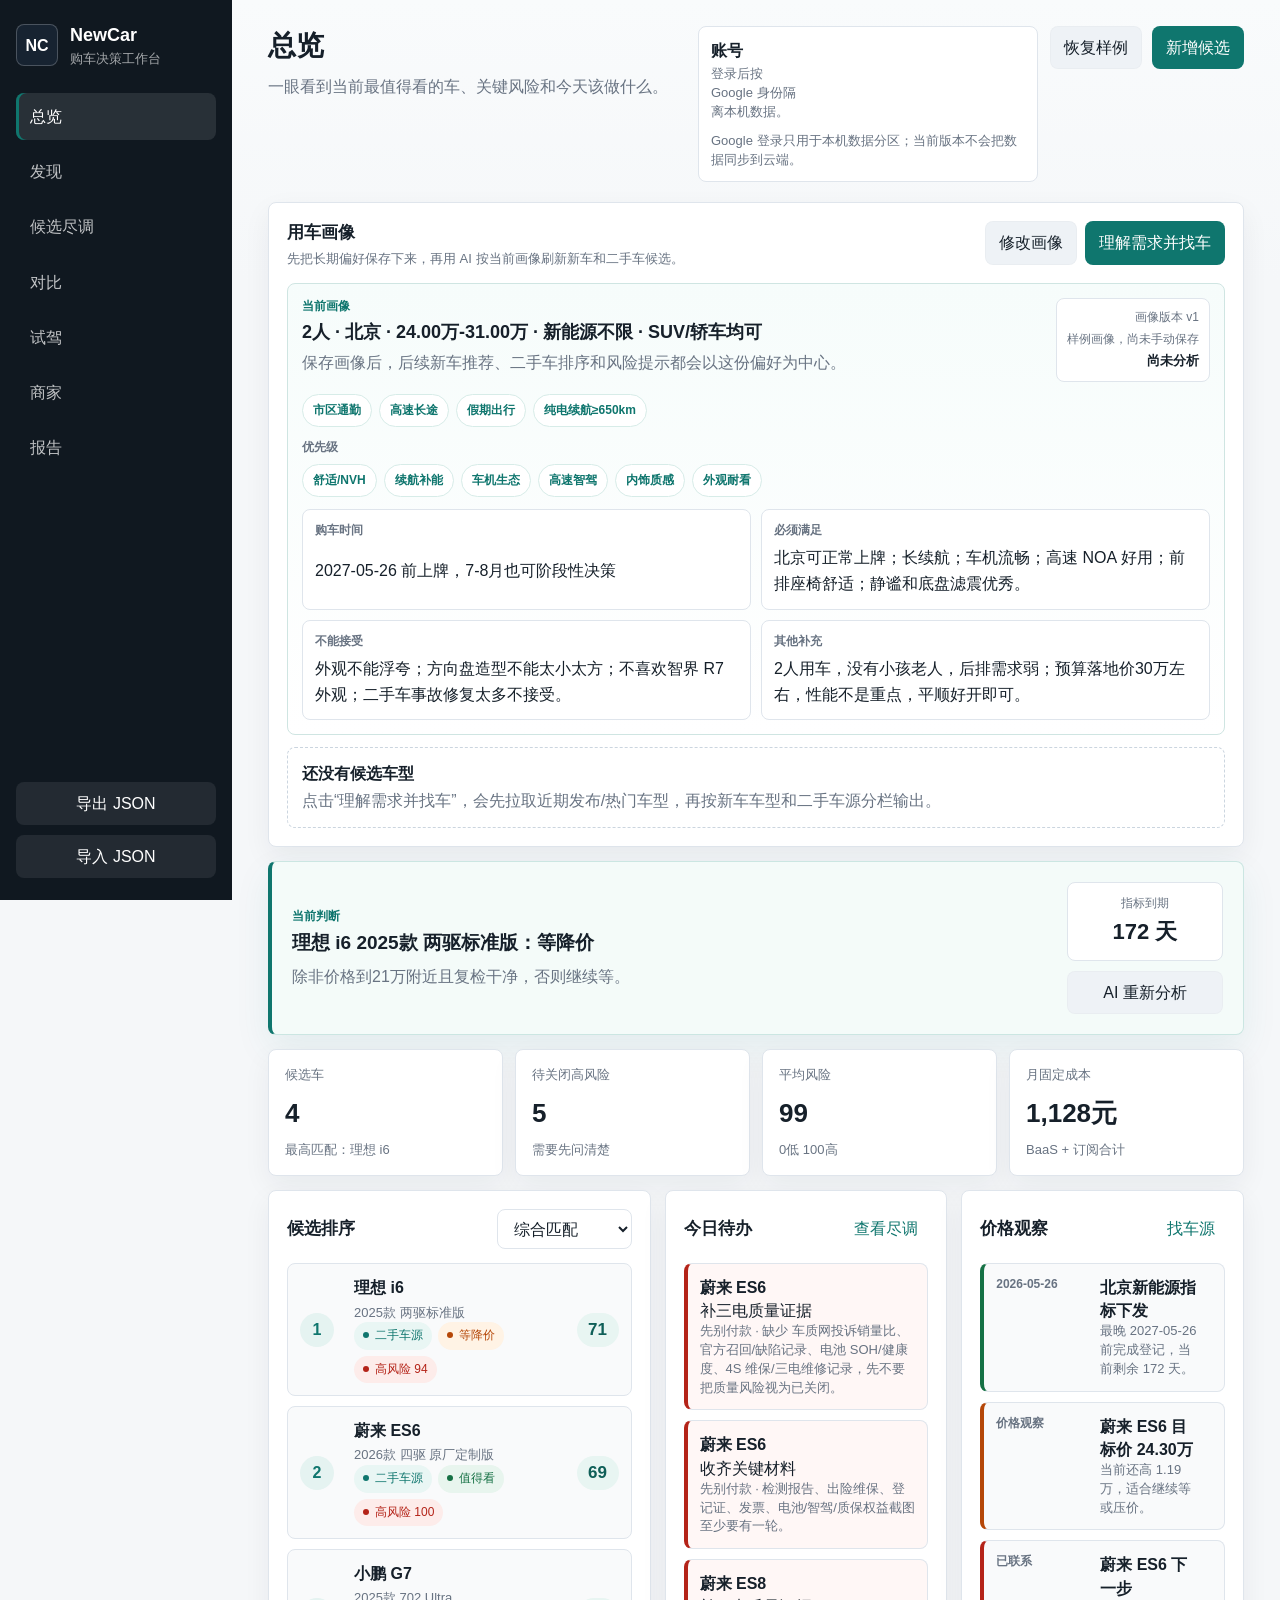
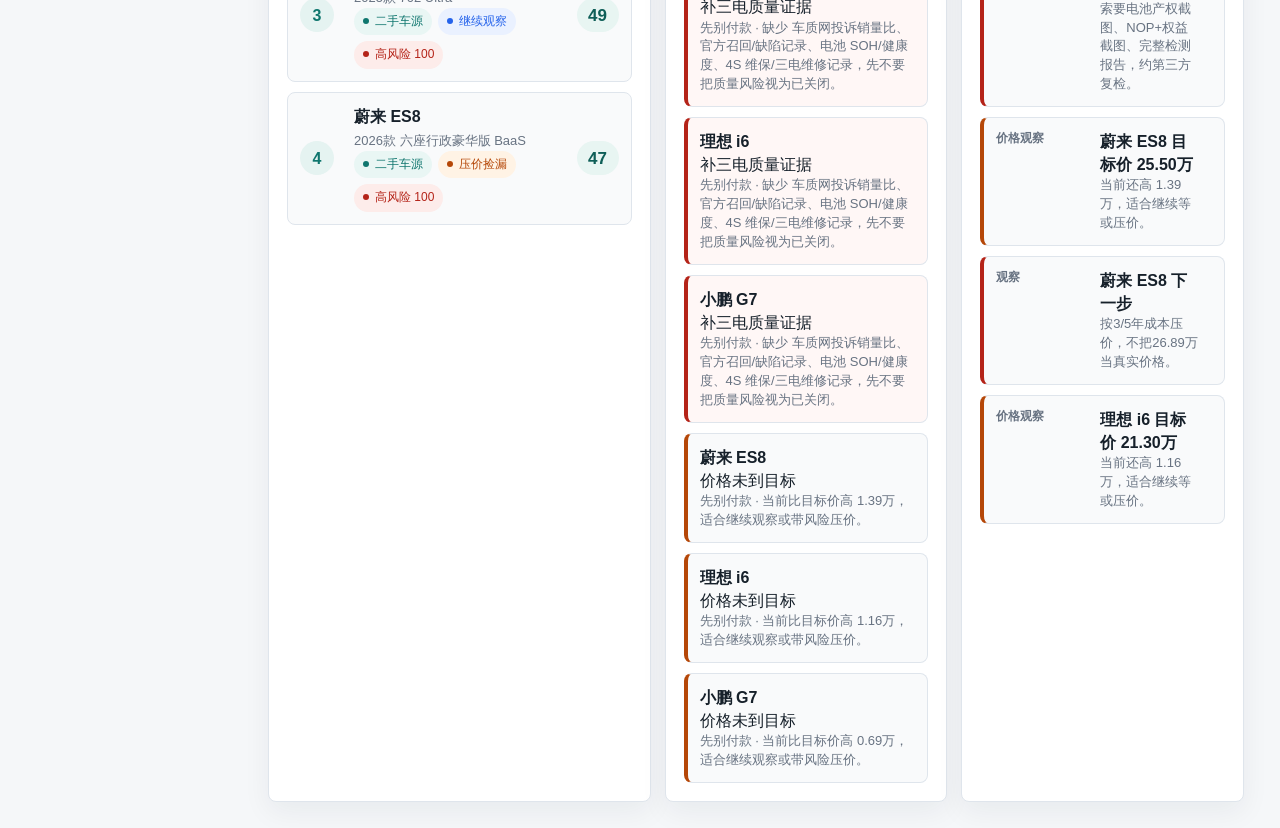
==== commit 6cbe2512: "Add traceable evidence workflow" ====
--- a/index.html
+++ b/index.html
@@ -9,7 +9,7 @@
     <meta name="mobile-web-app-capable" content="yes">
     <meta name="format-detection" content="telephone=no">
     <title>NewCar 购车工作台</title>
-    <link rel="stylesheet" href="./styles.css?v=20260605-v19-project-qa">
+    <link rel="stylesheet" href="./styles.css?v=20260609-v25-traceability">
     <script src="./auth-config.js"></script>
     <script src="https://accounts.google.com/gsi/client" async defer></script>
   </head>
@@ -365,6 +365,16 @@
           <div class="detail-layout">
             <div class="detail-stack" id="candidateDetailMain">
               <section id="detailHero" class="panel"></section>
+              <section class="panel">
+                <div class="panel-head">
+                  <div>
+                    <h2>市场反馈速览</h2>
+                    <span class="muted">快速看公开口碑、主要好评、集中槽点和待核验线索</span>
+                  </div>
+                  <button class="primary-button" id="refreshMarketFeedback" type="button">AI 刷新市场反馈</button>
+                </div>
+                <div id="marketFeedbackPanel"></div>
+              </section>
               <section id="detailGallery" class="panel"></section>
               <section class="panel">
                 <div class="panel-head">
@@ -395,6 +405,16 @@
                   </div>
                 </div>
                 <div id="qualityPanel"></div>
+              </section>
+              <section class="panel">
+                <div class="panel-head">
+                  <div>
+                    <h2>取证行动台</h2>
+                    <span class="muted">把缺失证据转成问商家、问检测机构和合同备注</span>
+                  </div>
+                  <button class="secondary-button" id="copyEvidenceActionPack" type="button">复制取证包</button>
+                </div>
+                <div id="evidenceActionPanel"></div>
               </section>
               <section class="panel">
                 <div class="panel-head">
@@ -761,6 +781,6 @@
       </form>
     </dialog>
 
-    <script src="./app.js?v=20260605-v19-project-qa"></script>
+    <script src="./app.js?v=20260609-v25-traceability"></script>
   </body>
 </html>
--- a/styles.css
+++ b/styles.css
@@ -911,6 +911,7 @@
 }
 
 .panel {
+  min-width: 0;
   padding: 18px;
   transition: border-color 0.18s ease, box-shadow 0.18s ease;
 }
@@ -918,6 +919,10 @@
 .panel-head {
   justify-content: space-between;
   margin-bottom: 14px;
+}
+
+.panel-head > div {
+  min-width: 0;
 }
 
 .compact-head {
@@ -1738,6 +1743,34 @@
   margin-top: 0;
 }
 
+.field-source-badges {
+  display: flex;
+  flex-wrap: wrap;
+  gap: 6px;
+  align-items: center;
+  margin-top: 10px;
+}
+
+.field-source-badges strong,
+.field-source-badges span {
+  display: inline-flex;
+  min-height: 26px;
+  align-items: center;
+  border-radius: 999px;
+  font-size: 12px;
+}
+
+.field-source-badges strong {
+  color: var(--muted);
+}
+
+.field-source-badges span {
+  padding: 4px 8px;
+  border: 1px solid #d7e3ec;
+  background: #f8fafc;
+  color: #334155;
+}
+
 .chip {
   border-radius: 999px;
   padding: 5px 9px;
@@ -2653,6 +2686,500 @@
   overflow-wrap: anywhere;
 }
 
+.quality-starter-panel {
+  display: grid;
+  grid-template-columns: minmax(240px, 0.72fr) minmax(0, 1.28fr);
+  gap: 12px;
+  padding: 14px;
+  border: 1px solid #cde5e1;
+  border-radius: var(--radius);
+  background: linear-gradient(135deg, #f6fcfb, #fff);
+}
+
+.quality-starter-copy {
+  display: grid;
+  align-content: start;
+  gap: 10px;
+  min-width: 0;
+}
+
+.quality-starter-copy > span {
+  width: fit-content;
+  padding: 5px 8px;
+  border-radius: 999px;
+  background: #e8f5f2;
+  color: var(--primary-dark);
+  font-size: 12px;
+  font-weight: 760;
+}
+
+.quality-starter-copy h3 {
+  font-size: 17px;
+  line-height: 1.35;
+}
+
+.quality-starter-copy p {
+  color: #52616f;
+  line-height: 1.6;
+  overflow-wrap: anywhere;
+}
+
+.quality-starter-copy .primary-button {
+  width: fit-content;
+}
+
+.evidence-action-panel {
+  display: grid;
+  gap: 12px;
+  min-width: 0;
+}
+
+.market-feedback-panel {
+  display: grid;
+  gap: 12px;
+  min-width: 0;
+}
+
+.market-feedback-hero {
+  display: grid;
+  grid-template-columns: minmax(0, 1fr) minmax(220px, 0.46fr);
+  gap: 14px;
+  padding: 14px;
+  border: 1px solid #d9e5ec;
+  border-radius: var(--radius);
+  background: #f8fbfc;
+}
+
+.market-feedback-hero.ok {
+  border-color: #b8dcc8;
+  background: #fbfffd;
+}
+
+.market-feedback-hero.warn {
+  border-color: #f1d3a8;
+  background: #fffaf4;
+}
+
+.market-feedback-hero.danger {
+  border-color: #efb7ad;
+  background: #fff7f5;
+}
+
+.market-feedback-hero.info {
+  border-color: #bfd7ec;
+  background: #f7fbff;
+}
+
+.market-feedback-kicker {
+  display: inline-flex;
+  width: fit-content;
+  padding: 5px 8px;
+  border-radius: 999px;
+  background: rgba(255, 255, 255, 0.82);
+  color: var(--primary-dark);
+  font-size: 12px;
+  font-weight: 760;
+}
+
+.market-feedback-hero h3 {
+  margin-top: 10px;
+  font-size: 20px;
+  line-height: 1.28;
+}
+
+.market-feedback-hero p {
+  margin-top: 8px;
+  color: #52616f;
+  line-height: 1.6;
+  overflow-wrap: anywhere;
+}
+
+.market-feedback-metrics {
+  display: grid;
+  grid-template-columns: repeat(3, minmax(0, 1fr));
+  gap: 8px;
+}
+
+.market-feedback-metrics div {
+  min-width: 0;
+  padding: 10px;
+  border: 1px solid rgba(214, 225, 234, 0.9);
+  border-radius: var(--radius);
+  background: rgba(255, 255, 255, 0.72);
+}
+
+.market-feedback-metrics span,
+.market-feedback-source-head span {
+  color: var(--muted);
+  font-size: 12px;
+  font-weight: 700;
+}
+
+.market-feedback-metrics strong {
+  display: block;
+  margin-top: 5px;
+  color: var(--text);
+  line-height: 1.25;
+}
+
+.market-feedback-grid {
+  display: grid;
+  grid-template-columns: repeat(auto-fit, minmax(min(100%, 220px), 1fr));
+  gap: 10px;
+}
+
+.market-feedback-card {
+  display: grid;
+  align-content: start;
+  gap: 9px;
+  min-width: 0;
+  padding: 12px;
+  border: 1px solid var(--line);
+  border-radius: var(--radius);
+  background: #fff;
+}
+
+.market-feedback-card.ok {
+  border-color: #b8dcc8;
+  background: #fbfffd;
+}
+
+.market-feedback-card.warn {
+  border-color: #f1d3a8;
+  background: #fffaf4;
+}
+
+.market-feedback-card.info {
+  border-color: #bfd7ec;
+  background: #f7fbff;
+}
+
+.market-feedback-card h3 {
+  font-size: 14px;
+  line-height: 1.35;
+}
+
+.market-feedback-card ul {
+  display: grid;
+  gap: 7px;
+  margin: 0;
+  padding-left: 18px;
+  color: #52616f;
+  font-size: 13px;
+  line-height: 1.5;
+}
+
+.market-feedback-card li {
+  overflow-wrap: anywhere;
+}
+
+.market-feedback-sources {
+  display: grid;
+  gap: 10px;
+  min-width: 0;
+  padding: 12px;
+  border: 1px solid #cde5e1;
+  border-radius: var(--radius);
+  background: #f8fffd;
+}
+
+.market-feedback-source-head {
+  display: flex;
+  justify-content: space-between;
+  gap: 10px;
+  align-items: center;
+  flex-wrap: wrap;
+}
+
+.market-feedback-source-list {
+  display: grid;
+  grid-template-columns: repeat(auto-fit, minmax(min(100%, 220px), 1fr));
+  gap: 8px;
+}
+
+.market-feedback-source {
+  display: grid;
+  gap: 4px;
+  min-width: 0;
+  padding: 10px;
+  border: 1px solid var(--line);
+  border-radius: var(--radius);
+  background: rgba(255, 255, 255, 0.72);
+}
+
+.market-feedback-source span {
+  width: fit-content;
+  padding: 3px 6px;
+  border-radius: 999px;
+  background: #e8f5f2;
+  color: var(--primary-dark);
+  font-size: 11px;
+  font-weight: 760;
+}
+
+.market-feedback-source strong,
+.market-feedback-source small {
+  overflow-wrap: anywhere;
+}
+
+.market-feedback-source small,
+.market-feedback-source-empty {
+  color: var(--muted);
+  font-size: 12px;
+  line-height: 1.45;
+}
+
+.evidence-action-hero {
+  display: grid;
+  grid-template-columns: minmax(150px, 0.28fr) minmax(0, 1fr);
+  gap: 14px;
+  align-items: stretch;
+  padding: 14px;
+  border: 1px solid #d9e5ec;
+  border-radius: var(--radius);
+  background: #f8fbfc;
+}
+
+.evidence-action-hero.ok {
+  border-color: #b8dcc8;
+  background: #fbfffd;
+}
+
+.evidence-action-hero.info {
+  border-color: #bfd7ec;
+  background: #f7fbff;
+}
+
+.evidence-action-hero.warn {
+  border-color: #f1d3a8;
+  background: #fffaf4;
+}
+
+.evidence-action-hero.danger {
+  border-color: #efb7ad;
+  background: #fff7f5;
+}
+
+.evidence-action-hero > div {
+  min-width: 0;
+}
+
+.evidence-action-hero > div:first-child {
+  display: grid;
+  place-content: center start;
+  padding: 12px;
+  border-radius: var(--radius);
+  background: rgba(255, 255, 255, 0.72);
+}
+
+.evidence-action-hero span {
+  color: var(--muted);
+  font-size: 12px;
+  font-weight: 760;
+}
+
+.evidence-action-hero strong {
+  display: block;
+  margin-top: 4px;
+  color: var(--text);
+  font-size: 42px;
+  line-height: 1;
+}
+
+.evidence-action-hero p {
+  margin-top: 10px;
+  color: #52616f;
+  line-height: 1.58;
+  overflow-wrap: anywhere;
+}
+
+.evidence-action-hero small {
+  display: block;
+  margin-top: 10px;
+  color: var(--muted);
+  line-height: 1.5;
+}
+
+.evidence-blocker-row {
+  display: flex;
+  flex-wrap: wrap;
+  gap: 7px;
+  margin-top: 10px;
+}
+
+.evidence-blocker-row span {
+  max-width: 100%;
+  padding: 6px 9px;
+  border-radius: 999px;
+  background: rgba(255, 255, 255, 0.82);
+  color: #8a3a1c;
+  line-height: 1.35;
+  overflow-wrap: anywhere;
+}
+
+.evidence-action-grid {
+  display: grid;
+  grid-template-columns: repeat(3, minmax(0, 1fr));
+  gap: 12px;
+}
+
+.evidence-script-card {
+  display: grid;
+  grid-template-rows: auto 1fr;
+  gap: 12px;
+  min-width: 0;
+  padding: 14px;
+  border: 1px solid var(--line);
+  border-radius: var(--radius);
+  background: #fff;
+}
+
+.evidence-script-head {
+  display: grid;
+  grid-template-columns: minmax(0, 1fr) auto;
+  gap: 10px;
+  align-items: start;
+}
+
+.evidence-script-head h3,
+.evidence-sequence-head h3 {
+  font-size: 16px;
+  line-height: 1.35;
+}
+
+.evidence-script-head p {
+  margin-top: 4px;
+  color: var(--muted);
+  font-size: 12px;
+  line-height: 1.45;
+  overflow-wrap: anywhere;
+}
+
+.evidence-script-card ol,
+.evidence-action-sequence ol {
+  display: grid;
+  gap: 9px;
+  margin: 0;
+  padding-left: 20px;
+  color: #52616f;
+  line-height: 1.55;
+}
+
+.evidence-script-card li,
+.evidence-action-sequence li {
+  padding-left: 2px;
+  overflow-wrap: anywhere;
+}
+
+.evidence-action-task-list li {
+  display: grid;
+  gap: 8px;
+}
+
+.evidence-action-task-list li > span {
+  min-width: 0;
+}
+
+.evidence-action-status-row {
+  display: flex;
+  flex-wrap: wrap;
+  gap: 6px;
+}
+
+.evidence-action-status {
+  min-height: 30px;
+  padding-inline: 8px;
+  font-size: 12px;
+  white-space: normal;
+}
+
+.evidence-action-status.done {
+  border-color: #9fcfb7;
+  background: #edf8f2;
+  color: #1f6d42;
+}
+
+.evidence-action-sequence {
+  display: grid;
+  gap: 12px;
+  min-width: 0;
+  padding: 14px;
+  border: 1px solid #cde5e1;
+  border-radius: var(--radius);
+  background: #f8fffd;
+}
+
+.evidence-sequence-head {
+  display: flex;
+  justify-content: space-between;
+  gap: 12px;
+  align-items: start;
+  flex-wrap: wrap;
+}
+
+.evidence-sequence-head span {
+  color: var(--muted);
+  font-size: 12px;
+  line-height: 1.45;
+}
+
+.quality-task-grid {
+  display: grid;
+  grid-template-columns: repeat(2, minmax(0, 1fr));
+  gap: 10px;
+  min-width: 0;
+}
+
+.quality-task-column {
+  display: grid;
+  align-content: start;
+  gap: 10px;
+  min-width: 0;
+  padding: 12px;
+  border: 1px solid var(--line);
+  border-radius: var(--radius);
+  background: rgba(255, 255, 255, 0.72);
+}
+
+.quality-task-list {
+  display: grid;
+  gap: 8px;
+}
+
+.quality-task-item {
+  display: grid;
+  gap: 4px;
+  min-width: 0;
+  padding: 10px;
+  border: 1px solid #dce8e6;
+  border-radius: var(--radius);
+  background: #fff;
+  color: var(--text);
+  text-decoration: none;
+}
+
+.quality-task-item.done {
+  border-color: #bee2cd;
+  background: #f5fbf7;
+}
+
+.quality-task-item strong,
+.quality-task-item span {
+  min-width: 0;
+  overflow-wrap: anywhere;
+}
+
+.quality-task-item span {
+  color: var(--muted);
+  font-size: 12px;
+  line-height: 1.45;
+}
+
+.quality-task-item:hover {
+  border-color: #b9d7d2;
+  box-shadow: 0 8px 22px rgba(21, 32, 43, 0.06);
+}
+
 .quality-source-link {
   width: fit-content;
   color: var(--primary);
@@ -2829,6 +3356,69 @@
 
 .compact-table .matrix-table {
   min-width: 680px;
+}
+
+.i6-card-list {
+  display: none;
+  gap: 10px;
+}
+
+.i6-benchmark-card {
+  display: grid;
+  gap: 8px;
+  min-width: 0;
+  padding: 12px;
+  border: 1px solid var(--line);
+  border-left-width: 4px;
+  border-radius: var(--radius);
+  background: #fff;
+}
+
+.i6-benchmark-card.ok {
+  border-left-color: var(--ok);
+}
+
+.i6-benchmark-card.warn {
+  border-left-color: var(--warn);
+}
+
+.i6-benchmark-card.danger {
+  border-left-color: var(--danger);
+}
+
+.i6-benchmark-card-head {
+  display: flex;
+  align-items: baseline;
+  justify-content: space-between;
+  gap: 10px;
+  min-width: 0;
+}
+
+.i6-benchmark-card-head span {
+  color: var(--muted);
+  font-size: 12px;
+  font-weight: 760;
+  overflow-wrap: anywhere;
+}
+
+.i6-benchmark-card-head strong {
+  color: var(--text);
+  font-size: 20px;
+  line-height: 1;
+  white-space: nowrap;
+}
+
+.i6-benchmark-card p {
+  color: var(--text);
+  font-weight: 760;
+  line-height: 1.35;
+  overflow-wrap: anywhere;
+}
+
+.i6-benchmark-card small {
+  color: var(--muted);
+  line-height: 1.45;
+  overflow-wrap: anywhere;
 }
 
 table {
@@ -3881,6 +4471,10 @@
     grid-template-columns: minmax(0, 1fr) repeat(2, minmax(120px, 0.4fr));
   }
 
+  .quality-starter-panel {
+    grid-template-columns: 1fr;
+  }
+
   .three-column,
   .detail-layout {
     grid-template-columns: 1fr;
@@ -4032,6 +4626,10 @@
 
   .quality-source-grid {
     grid-template-columns: repeat(2, minmax(0, 1fr));
+  }
+
+  .quality-task-grid {
+    grid-template-columns: 1fr;
   }
 
   .quality-summary-card,
@@ -4067,7 +4665,8 @@
   .hero-facts,
   .quality-source-grid,
   .quality-issue-grid,
-  .quality-ai-source-list {
+  .quality-ai-source-list,
+  .quality-task-grid {
     grid-template-columns: 1fr;
   }
 
@@ -5041,3 +5640,45 @@
     font-size: 10px;
   }
 }
+
+@media (max-width: 1180px) {
+  .evidence-action-grid {
+    grid-template-columns: repeat(2, minmax(0, 1fr));
+  }
+}
+
+@media (max-width: 640px) {
+  .market-feedback-hero,
+  .market-feedback-grid,
+  .market-feedback-metrics {
+    grid-template-columns: 1fr;
+  }
+
+  .evidence-action-hero,
+  .evidence-action-grid,
+  .evidence-script-head {
+    grid-template-columns: 1fr;
+  }
+
+  .evidence-action-hero strong {
+    font-size: 36px;
+  }
+
+  .i6-matrix-table-wrap {
+    display: none;
+  }
+
+  .i6-card-list {
+    display: grid;
+  }
+
+  .evidence-script-head .mini-button,
+  #copyEvidenceActionPack {
+    width: 100%;
+  }
+
+  .evidence-sequence-head {
+    display: grid;
+    grid-template-columns: 1fr;
+  }
+}
